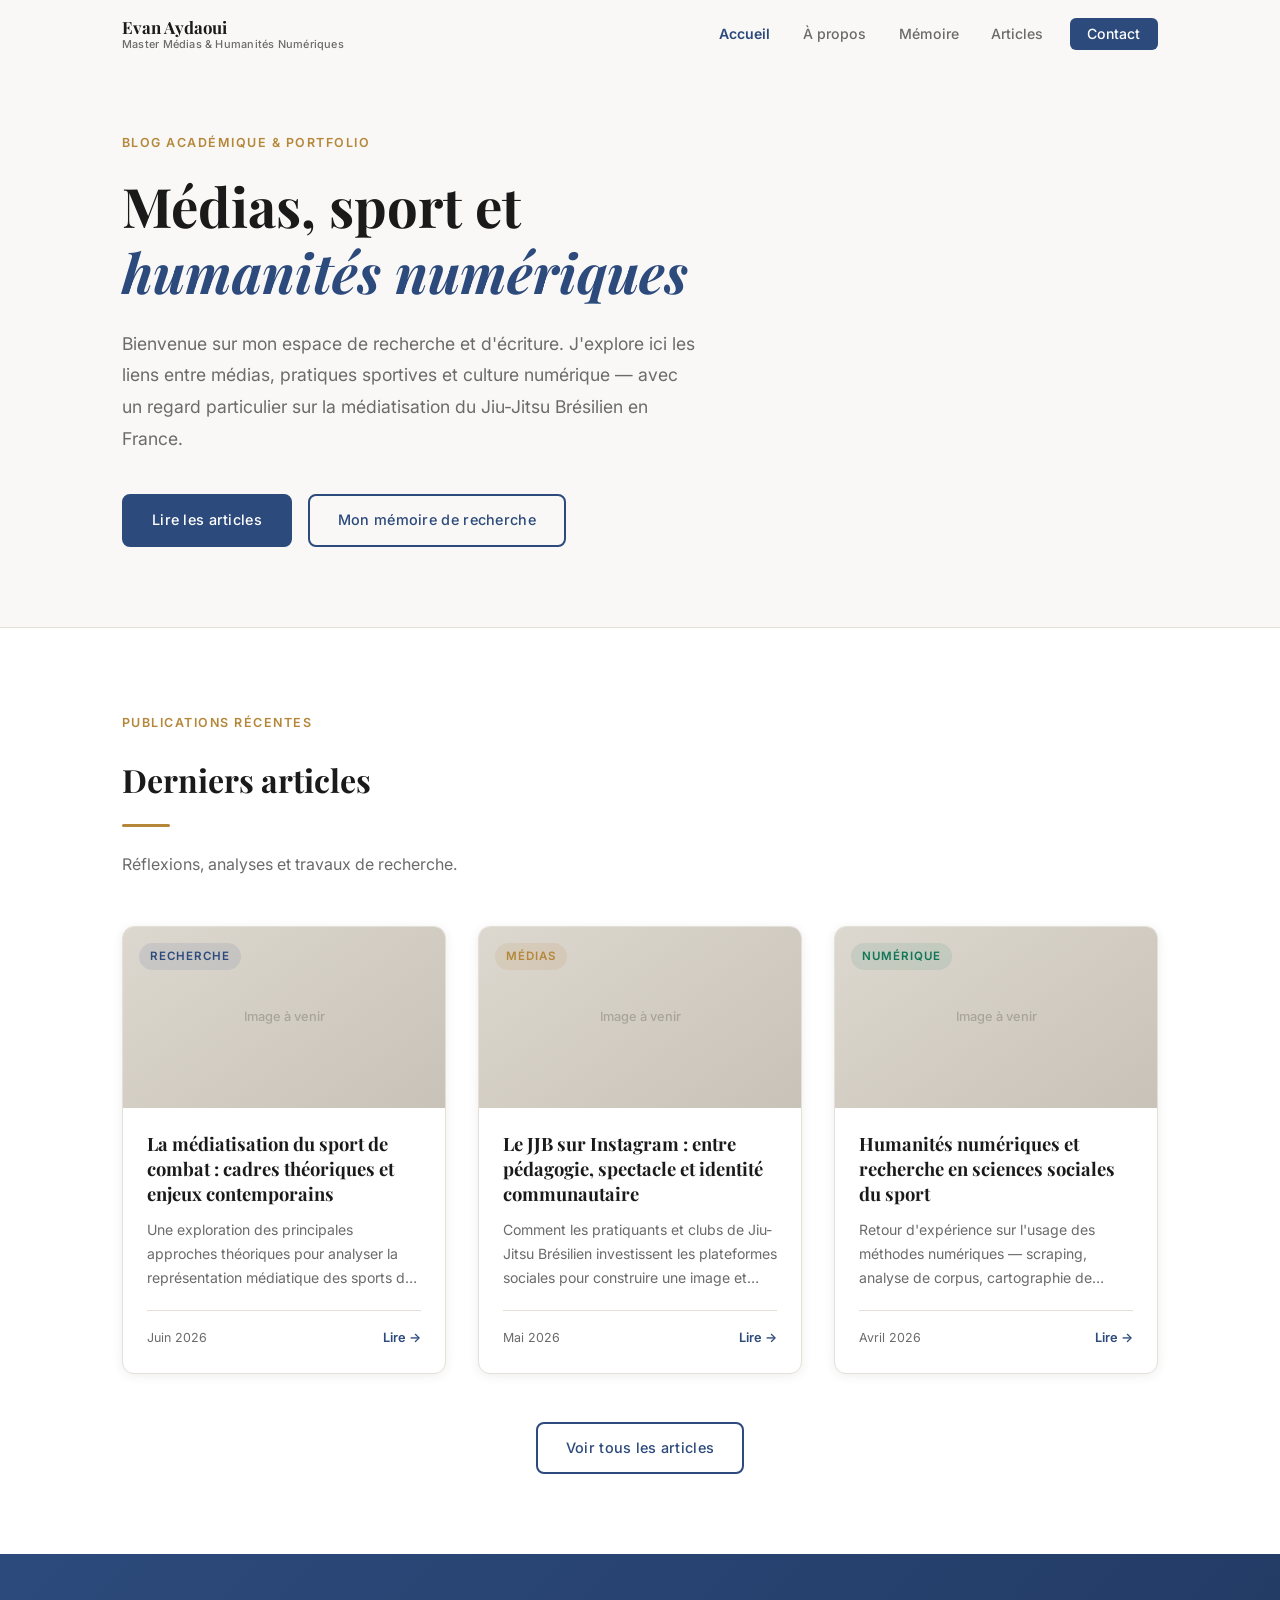
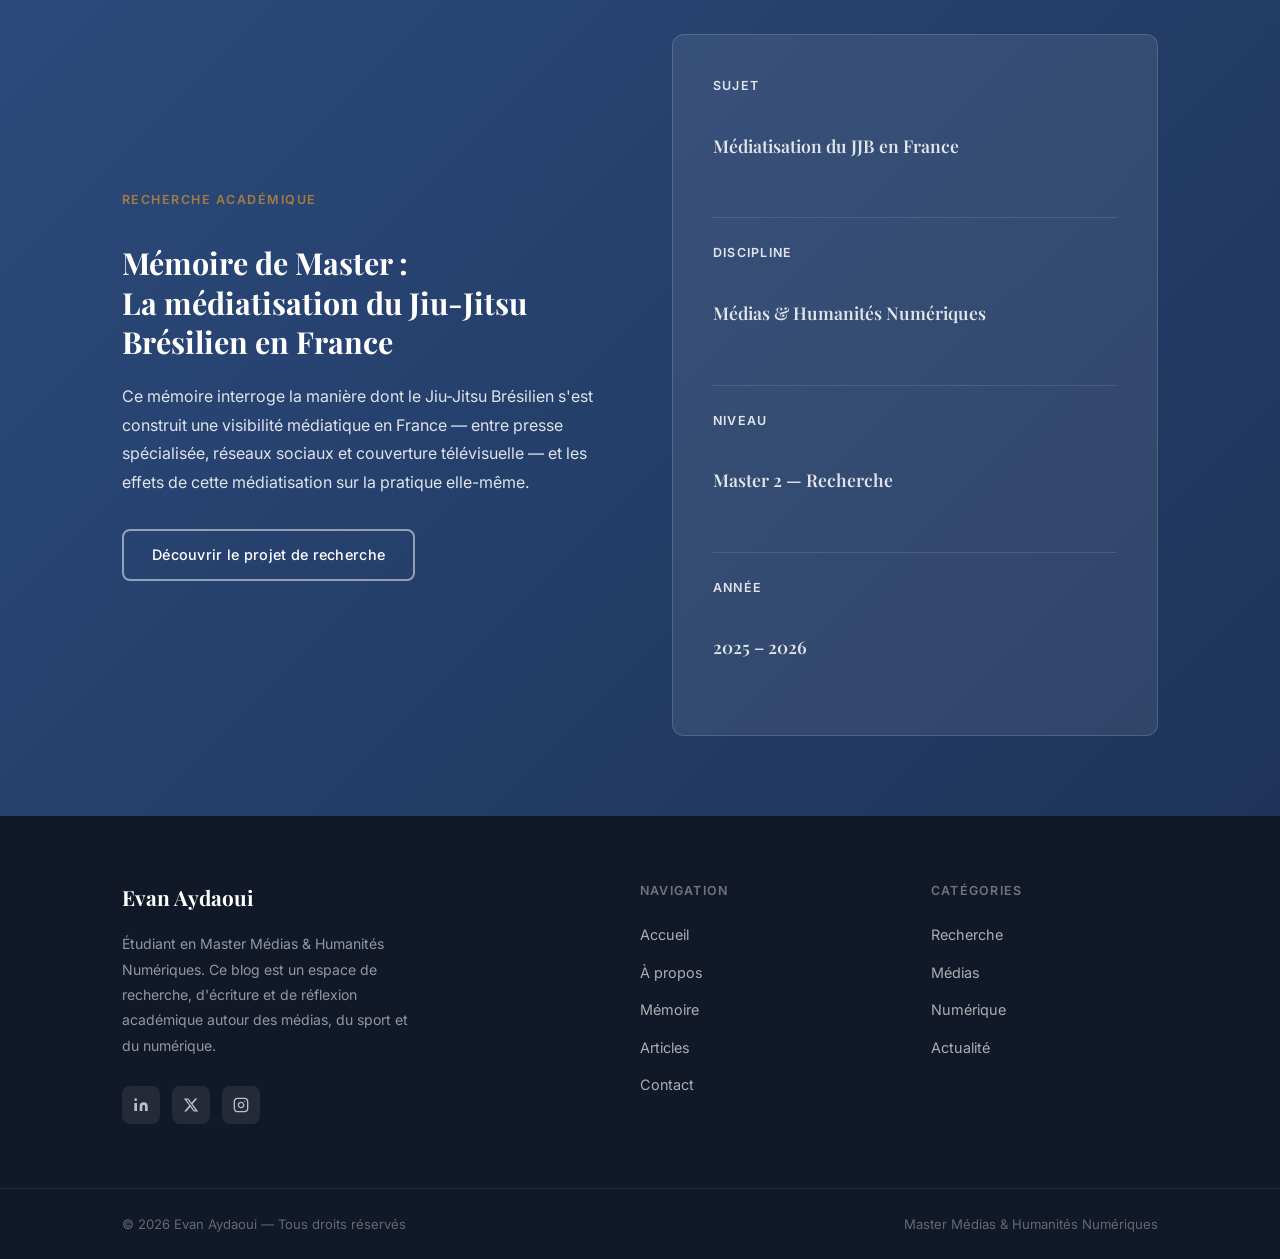
==== index.html @ b5e85d17 "Add files via upload" ====
<!DOCTYPE html>
<html lang="fr">
<head>
  <meta charset="UTF-8" />
  <meta name="viewport" content="width=device-width, initial-scale=1.0" />
  <meta name="description" content="Evan Aydaoui — Étudiant en Master Médias et Humanités Numériques. Blog académique, portfolio et recherche sur la médiatisation du Jiu-Jitsu Brésilien en France." />
  <title>Evan Aydaoui — Blog académique</title>
  <link rel="stylesheet" href="css/style.css" />
  <link rel="stylesheet" href="css/nav.css" />
  <link rel="stylesheet" href="css/cards.css" />
  <link rel="stylesheet" href="css/responsive.css" />
</head>
<body>

  <!-- ======= NAVIGATION ======= -->
  <nav class="navbar" role="navigation" aria-label="Navigation principale">
    <div class="nav-container">
      <a href="index.html" class="nav-logo">
        <span class="logo-name">Evan Aydaoui</span>
        <span class="logo-subtitle">Master Médias & Humanités Numériques</span>
      </a>
      <ul class="nav-links">
        <li><a href="index.html" class="active">Accueil</a></li>
        <li><a href="a-propos.html">À propos</a></li>
        <li><a href="memoire.html">Mémoire</a></li>
        <li><a href="articles.html">Articles</a></li>
        <li><a href="contact.html" class="nav-cta">Contact</a></li>
      </ul>
      <button class="nav-burger" aria-label="Ouvrir le menu" aria-expanded="false">
        <span></span><span></span><span></span>
      </button>
    </div>
  </nav>

  <main>

    <!-- ======= HERO ======= -->
    <section class="hero">
      <div class="container">
        <div class="hero-content">
          <span class="hero-label">Blog académique & portfolio</span>
          <h1>Médias, sport et<br /><em>humanités numériques</em></h1>
          <p class="hero-desc">
            Bienvenue sur mon espace de recherche et d'écriture. J'explore ici les liens entre médias,
            pratiques sportives et culture numérique — avec un regard particulier sur la médiatisation
            du Jiu-Jitsu Brésilien en France.
          </p>
          <div class="hero-actions">
            <a href="articles.html" class="btn btn-primary">Lire les articles</a>
            <a href="memoire.html" class="btn btn-outline">Mon mémoire de recherche</a>
          </div>
        </div>
      </div>
    </section>

    <!-- ======= DERNIERS ARTICLES ======= -->
    <section class="section section-bg-white">
      <div class="container">
        <div class="section-header">
          <p class="hero-label">Publications récentes</p>
          <h2 class="section-title">Derniers articles</h2>
          <div class="separator"></div>
          <p class="section-subtitle">Réflexions, analyses et travaux de recherche.</p>
        </div>

        <div class="articles-grid">

          <!-- Carte 1 -->
          <article class="article-card" data-category="recherche">
            <div class="card-image">
              <div class="card-image-placeholder">Image à venir</div>
              <span class="card-cat cat-recherche">Recherche</span>
            </div>
            <div class="card-body">
              <h3 class="card-title">
                <a href="article/exemple-article.html">La médiatisation du sport de combat : cadres théoriques et enjeux contemporains</a>
              </h3>
              <p class="card-excerpt">Une exploration des principales approches théoriques pour analyser la représentation médiatique des sports de combat, de Bourdieu aux cultural studies.</p>
              <div class="card-footer">
                <span class="card-date">Juin 2026</span>
                <a href="article/exemple-article.html" class="card-read-more">Lire →</a>
              </div>
            </div>
          </article>

          <!-- Carte 2 -->
          <article class="article-card" data-category="medias">
            <div class="card-image">
              <div class="card-image-placeholder">Image à venir</div>
              <span class="card-cat cat-medias">Médias</span>
            </div>
            <div class="card-body">
              <h3 class="card-title">
                <a href="article/exemple-article.html">Le JJB sur Instagram : entre pédagogie, spectacle et identité communautaire</a>
              </h3>
              <p class="card-excerpt">Comment les pratiquants et clubs de Jiu-Jitsu Brésilien investissent les plateformes sociales pour construire une image et fédérer une communauté.</p>
              <div class="card-footer">
                <span class="card-date">Mai 2026</span>
                <a href="article/exemple-article.html" class="card-read-more">Lire →</a>
              </div>
            </div>
          </article>

          <!-- Carte 3 -->
          <article class="article-card" data-category="numerique">
            <div class="card-image">
              <div class="card-image-placeholder">Image à venir</div>
              <span class="card-cat cat-numerique">Numérique</span>
            </div>
            <div class="card-body">
              <h3 class="card-title">
                <a href="article/exemple-article.html">Humanités numériques et recherche en sciences sociales du sport</a>
              </h3>
              <p class="card-excerpt">Retour d'expérience sur l'usage des méthodes numériques — scraping, analyse de corpus, cartographie de réseaux — appliquées à l'étude du sport.</p>
              <div class="card-footer">
                <span class="card-date">Avril 2026</span>
                <a href="article/exemple-article.html" class="card-read-more">Lire →</a>
              </div>
            </div>
          </article>

        </div>

        <div class="section-footer">
          <a href="articles.html" class="btn btn-outline">Voir tous les articles</a>
        </div>
      </div>
    </section>

    <!-- ======= TEASER MÉMOIRE ======= -->
    <section class="memoire-teaser">
      <div class="container">
        <div class="memoire-teaser-inner">
          <div class="memoire-teaser-text">
            <p class="memoire-teaser-label">Recherche académique</p>
            <h2>Mémoire de Master :<br />La médiatisation du Jiu-Jitsu Brésilien en France</h2>
            <p>Ce mémoire interroge la manière dont le Jiu-Jitsu Brésilien s'est construit une visibilité médiatique en France — entre presse spécialisée, réseaux sociaux et couverture télévisuelle — et les effets de cette médiatisation sur la pratique elle-même.</p>
            <a href="memoire.html" class="btn btn-outline">Découvrir le projet de recherche</a>
          </div>
          <div class="memoire-teaser-visual">
            <div class="teaser-stat">
              <p class="teaser-stat-label">Sujet</p>
              <p class="teaser-stat-value">Médiatisation du JJB en France</p>
            </div>
            <div class="teaser-stat">
              <p class="teaser-stat-label">Discipline</p>
              <p class="teaser-stat-value">Médias & Humanités Numériques</p>
            </div>
            <div class="teaser-stat">
              <p class="teaser-stat-label">Niveau</p>
              <p class="teaser-stat-value">Master 2 — Recherche</p>
            </div>
            <div class="teaser-stat">
              <p class="teaser-stat-label">Année</p>
              <p class="teaser-stat-value">2025 – 2026</p>
            </div>
          </div>
        </div>
      </div>
    </section>

  </main>

  <!-- ======= FOOTER ======= -->
  <footer class="footer">
    <div class="container">
      <div class="footer-grid">
        <div class="footer-brand">
          <span class="footer-brand-name">Evan Aydaoui</span>
          <p>Étudiant en Master Médias & Humanités Numériques. Ce blog est un espace de recherche, d'écriture et de réflexion académique autour des médias, du sport et du numérique.</p>
          <div class="footer-social">
            <a href="https://linkedin.com" target="_blank" rel="noopener noreferrer" aria-label="LinkedIn">
              <svg viewBox="0 0 24 24" fill="currentColor" xmlns="http://www.w3.org/2000/svg">
                <path d="M16 8a6 6 0 016 6v7h-4v-7a2 2 0 00-2-2 2 2 0 00-2 2v7h-4v-7a6 6 0 016-6zM2 9h4v12H2z"/><circle cx="4" cy="4" r="2"/>
              </svg>
            </a>
            <a href="https://x.com" target="_blank" rel="noopener noreferrer" aria-label="Twitter / X">
              <svg viewBox="0 0 24 24" fill="currentColor" xmlns="http://www.w3.org/2000/svg">
                <path d="M18.244 2.25h3.308l-7.227 8.26 8.502 11.24H16.17l-5.214-6.817L4.99 21.75H1.68l7.73-8.835L1.254 2.25H8.08l4.713 6.231zm-1.161 17.52h1.833L7.084 4.126H5.117z"/>
              </svg>
            </a>
            <a href="https://instagram.com" target="_blank" rel="noopener noreferrer" aria-label="Instagram">
              <svg viewBox="0 0 24 24" fill="none" stroke="currentColor" stroke-width="2" stroke-linecap="round" stroke-linejoin="round" xmlns="http://www.w3.org/2000/svg">
                <rect x="2" y="2" width="20" height="20" rx="5" ry="5"/><path d="M16 11.37A4 4 0 1112.63 8 4 4 0 0116 11.37z"/><line x1="17.5" y1="6.5" x2="17.51" y2="6.5"/>
              </svg>
            </a>
          </div>
        </div>
        <div class="footer-col">
          <h4>Navigation</h4>
          <ul>
            <li><a href="index.html">Accueil</a></li>
            <li><a href="a-propos.html">À propos</a></li>
            <li><a href="memoire.html">Mémoire</a></li>
            <li><a href="articles.html">Articles</a></li>
            <li><a href="contact.html">Contact</a></li>
          </ul>
        </div>
        <div class="footer-col">
          <h4>Catégories</h4>
          <ul>
            <li><a href="articles.html">Recherche</a></li>
            <li><a href="articles.html">Médias</a></li>
            <li><a href="articles.html">Numérique</a></li>
            <li><a href="articles.html">Actualité</a></li>
          </ul>
        </div>
      </div>
    </div>
    <div class="footer-bottom">
      <div class="container">
        <div class="footer-bottom-inner">
          <span>© 2026 Evan Aydaoui — Tous droits réservés</span>
          <span>Master Médias & Humanités Numériques</span>
        </div>
      </div>
    </div>
  </footer>

  <script src="js/main.js"></script>
</body>
</html>
---- css/style.css ----
/* =========================================
   VARIABLES & RESET
   ========================================= */
@import url('https://fonts.googleapis.com/css2?family=Playfair+Display:ital,wght@0,400;0,600;0,700;1,400&family=Inter:wght@300;400;500;600&display=swap');

:root {
  --bg-main: #F9F8F6;
  --text-main: #1A1A1A;
  --text-secondary: #6B6B6B;
  --accent-primary: #2C4A7C;
  --accent-secondary: #B5873A;
  --separator: #E4E0D8;
  --bg-card: #FFFFFF;
  --font-title: 'Playfair Display', serif;
  --font-body: 'Inter', sans-serif;
  --max-width: 1100px;
  --radius: 8px;
  --shadow: 0 2px 12px rgba(0, 0, 0, 0.07);
  --shadow-hover: 0 6px 24px rgba(0, 0, 0, 0.12);
  --transition: 0.25s ease;
}

*, *::before, *::after {
  box-sizing: border-box;
  margin: 0;
  padding: 0;
}

html {
  scroll-behavior: smooth;
}

body {
  font-family: var(--font-body);
  background-color: var(--bg-main);
  color: var(--text-main);
  font-size: 16px;
  line-height: 1.7;
  -webkit-font-smoothing: antialiased;
}

img {
  max-width: 100%;
  display: block;
}

a {
  color: inherit;
  text-decoration: none;
}

ul {
  list-style: none;
}

/* =========================================
   LAYOUT UTILITAIRES
   ========================================= */
.container {
  max-width: var(--max-width);
  margin: 0 auto;
  padding: 0 2rem;
}

.section {
  padding: 5rem 0;
}

.section-title {
  font-family: var(--font-title);
  font-size: 2rem;
  font-weight: 700;
  color: var(--text-main);
  margin-bottom: 0.5rem;
}

.section-subtitle {
  font-size: 1rem;
  color: var(--text-secondary);
  margin-bottom: 3rem;
}

.section-header {
  margin-bottom: 3rem;
}

.separator {
  width: 48px;
  height: 3px;
  background-color: var(--accent-secondary);
  margin: 1rem 0 1.5rem 0;
  border-radius: 2px;
}

/* =========================================
   BOUTONS
   ========================================= */
.btn {
  display: inline-block;
  padding: 0.75rem 1.75rem;
  border-radius: var(--radius);
  font-family: var(--font-body);
  font-size: 0.9rem;
  font-weight: 500;
  cursor: pointer;
  transition: background-color var(--transition), color var(--transition), border-color var(--transition), transform var(--transition);
  border: 2px solid transparent;
  letter-spacing: 0.02em;
}

.btn-primary {
  background-color: var(--accent-primary);
  color: #fff;
  border-color: var(--accent-primary);
}

.btn-primary:hover {
  background-color: #1e3459;
  border-color: #1e3459;
  transform: translateY(-1px);
}

.btn-outline {
  background-color: transparent;
  color: var(--accent-primary);
  border-color: var(--accent-primary);
}

.btn-outline:hover {
  background-color: var(--accent-primary);
  color: #fff;
  transform: translateY(-1px);
}

.btn-secondary {
  background-color: var(--accent-secondary);
  color: #fff;
  border-color: var(--accent-secondary);
}

.btn-secondary:hover {
  background-color: #9a712e;
  border-color: #9a712e;
  transform: translateY(-1px);
}

/* =========================================
   HERO — PAGE D'ACCUEIL
   ========================================= */
.hero {
  padding: 8rem 0 5rem;
  background-color: var(--bg-main);
  border-bottom: 1px solid var(--separator);
}

.hero-content {
  max-width: 720px;
}

.hero-label {
  display: inline-block;
  font-size: 0.78rem;
  font-weight: 600;
  letter-spacing: 0.12em;
  text-transform: uppercase;
  color: var(--accent-secondary);
  margin-bottom: 1.25rem;
}

.hero h1 {
  font-family: var(--font-title);
  font-size: clamp(2.2rem, 5vw, 3.4rem);
  font-weight: 700;
  line-height: 1.2;
  margin-bottom: 1.5rem;
  color: var(--text-main);
}

.hero h1 em {
  font-style: italic;
  color: var(--accent-primary);
}

.hero-desc {
  font-size: 1.1rem;
  color: var(--text-secondary);
  max-width: 580px;
  margin-bottom: 2.5rem;
  line-height: 1.8;
}

.hero-actions {
  display: flex;
  gap: 1rem;
  flex-wrap: wrap;
}

/* =========================================
   SECTION DERNIERS ARTICLES (accueil)
   ========================================= */
.section-bg-white {
  background-color: var(--bg-card);
}

.articles-grid {
  display: grid;
  grid-template-columns: repeat(auto-fill, minmax(320px, 1fr));
  gap: 2rem;
}

.section-footer {
  margin-top: 3rem;
  text-align: center;
}

/* =========================================
   SECTION MÉMOIRE TEASER (accueil)
   ========================================= */
.memoire-teaser {
  background: linear-gradient(135deg, var(--accent-primary) 0%, #1e3459 100%);
  color: #fff;
  padding: 5rem 0;
}

.memoire-teaser-inner {
  display: grid;
  grid-template-columns: 1fr 1fr;
  gap: 4rem;
  align-items: center;
}

.memoire-teaser-label {
  font-size: 0.78rem;
  font-weight: 600;
  letter-spacing: 0.12em;
  text-transform: uppercase;
  color: var(--accent-secondary);
  margin-bottom: 1rem;
}

.memoire-teaser h2 {
  font-family: var(--font-title);
  font-size: 1.9rem;
  font-weight: 700;
  line-height: 1.3;
  margin-bottom: 1.25rem;
}

.memoire-teaser p {
  opacity: 0.85;
  line-height: 1.8;
  margin-bottom: 2rem;
}

.memoire-teaser .btn-outline {
  color: #fff;
  border-color: rgba(255,255,255,0.5);
}

.memoire-teaser .btn-outline:hover {
  background-color: #fff;
  color: var(--accent-primary);
  border-color: #fff;
}

.memoire-teaser-visual {
  background: rgba(255,255,255,0.08);
  border: 1px solid rgba(255,255,255,0.15);
  border-radius: 12px;
  padding: 2.5rem;
}

.teaser-stat {
  margin-bottom: 1.5rem;
  padding-bottom: 1.5rem;
  border-bottom: 1px solid rgba(255,255,255,0.12);
}

.teaser-stat:last-child {
  margin-bottom: 0;
  padding-bottom: 0;
  border-bottom: none;
}

.teaser-stat-label {
  font-size: 0.78rem;
  font-weight: 600;
  letter-spacing: 0.1em;
  text-transform: uppercase;
  opacity: 0.6;
  margin-bottom: 0.3rem;
}

.teaser-stat-value {
  font-family: var(--font-title);
  font-size: 1.1rem;
  font-weight: 600;
}

/* =========================================
   PAGE À PROPOS
   ========================================= */
.page-hero {
  padding: 7rem 0 4rem;
  border-bottom: 1px solid var(--separator);
}

.page-hero-label {
  font-size: 0.78rem;
  font-weight: 600;
  letter-spacing: 0.12em;
  text-transform: uppercase;
  color: var(--accent-secondary);
  margin-bottom: 1rem;
}

.page-hero h1 {
  font-family: var(--font-title);
  font-size: clamp(2rem, 4vw, 3rem);
  font-weight: 700;
  margin-bottom: 1rem;
}

.page-hero-desc {
  font-size: 1.05rem;
  color: var(--text-secondary);
  max-width: 600px;
  line-height: 1.8;
}

.about-grid {
  display: grid;
  grid-template-columns: 1fr 2fr;
  gap: 5rem;
  align-items: start;
}

.about-photo-wrapper {
  position: sticky;
  top: 100px;
}

.about-photo-placeholder {
  width: 100%;
  aspect-ratio: 3/4;
  background: linear-gradient(145deg, var(--separator) 0%, #d5d0c8 100%);
  border-radius: 12px;
  display: flex;
  flex-direction: column;
  align-items: center;
  justify-content: center;
  color: var(--text-secondary);
  font-size: 0.85rem;
  gap: 1rem;
}

.about-photo-placeholder svg {
  opacity: 0.4;
}

.about-content h2 {
  font-family: var(--font-title);
  font-size: 1.6rem;
  font-weight: 700;
  margin-bottom: 1rem;
  margin-top: 2.5rem;
}

.about-content h2:first-child {
  margin-top: 0;
}

.about-content p {
  color: var(--text-secondary);
  margin-bottom: 1rem;
  line-height: 1.8;
}

.about-content p strong {
  color: var(--text-main);
}

.timeline {
  margin-top: 1.5rem;
  border-left: 2px solid var(--separator);
  padding-left: 1.5rem;
}

.timeline-item {
  position: relative;
  margin-bottom: 1.75rem;
}

.timeline-item::before {
  content: '';
  position: absolute;
  left: -1.9rem;
  top: 0.4rem;
  width: 10px;
  height: 10px;
  background-color: var(--accent-secondary);
  border-radius: 50%;
  border: 2px solid var(--bg-main);
}

.timeline-date {
  font-size: 0.78rem;
  font-weight: 600;
  letter-spacing: 0.08em;
  text-transform: uppercase;
  color: var(--accent-secondary);
  margin-bottom: 0.25rem;
}

.timeline-title {
  font-weight: 600;
  color: var(--text-main);
  margin-bottom: 0.2rem;
}

.timeline-desc {
  font-size: 0.9rem;
  color: var(--text-secondary);
}

.interests-grid {
  display: grid;
  grid-template-columns: 1fr 1fr;
  gap: 1rem;
  margin-top: 1.5rem;
}

.interest-tag {
  display: flex;
  align-items: center;
  gap: 0.6rem;
  padding: 0.75rem 1rem;
  background-color: var(--bg-card);
  border: 1px solid var(--separator);
  border-radius: var(--radius);
  font-size: 0.9rem;
  color: var(--text-main);
}

.interest-tag-dot {
  width: 8px;
  height: 8px;
  border-radius: 50%;
  background-color: var(--accent-secondary);
  flex-shrink: 0;
}

/* =========================================
   PAGE MÉMOIRE
   ========================================= */
.memoire-hero {
  padding: 7rem 0 4rem;
  background: linear-gradient(135deg, var(--accent-primary) 0%, #1e3459 100%);
  color: #fff;
}

.memoire-hero-label {
  font-size: 0.78rem;
  font-weight: 600;
  letter-spacing: 0.12em;
  text-transform: uppercase;
  color: var(--accent-secondary);
  margin-bottom: 1rem;
}

.memoire-hero h1 {
  font-family: var(--font-title);
  font-size: clamp(1.8rem, 4vw, 2.8rem);
  font-weight: 700;
  line-height: 1.25;
  max-width: 780px;
  margin-bottom: 1.5rem;
}

.memoire-hero-meta {
  display: flex;
  gap: 2rem;
  flex-wrap: wrap;
  opacity: 0.8;
  font-size: 0.9rem;
}

.memoire-meta-item {
  display: flex;
  align-items: center;
  gap: 0.4rem;
}

.memoire-layout {
  display: grid;
  grid-template-columns: 2fr 1fr;
  gap: 5rem;
  align-items: start;
}

.memoire-main h2 {
  font-family: var(--font-title);
  font-size: 1.5rem;
  font-weight: 700;
  margin-bottom: 1rem;
  margin-top: 3rem;
  color: var(--text-main);
}

.memoire-main h2:first-child {
  margin-top: 0;
}

.memoire-main p {
  color: var(--text-secondary);
  line-height: 1.9;
  margin-bottom: 1rem;
}

.memoire-sidebar {
  position: sticky;
  top: 100px;
}

.sidebar-card {
  background-color: var(--bg-card);
  border: 1px solid var(--separator);
  border-radius: 12px;
  padding: 1.75rem;
  margin-bottom: 1.5rem;
  box-shadow: var(--shadow);
}

.sidebar-card h4 {
  font-family: var(--font-title);
  font-size: 1rem;
  font-weight: 600;
  margin-bottom: 1.25rem;
  padding-bottom: 0.75rem;
  border-bottom: 1px solid var(--separator);
}

.sidebar-info-list {
  display: flex;
  flex-direction: column;
  gap: 0.75rem;
}

.sidebar-info-item {
  display: flex;
  flex-direction: column;
  gap: 0.15rem;
}

.sidebar-info-label {
  font-size: 0.72rem;
  font-weight: 600;
  letter-spacing: 0.1em;
  text-transform: uppercase;
  color: var(--text-secondary);
}

.sidebar-info-value {
  font-size: 0.9rem;
  color: var(--text-main);
}

.progress-item {
  margin-bottom: 1rem;
}

.progress-item:last-child {
  margin-bottom: 0;
}

.progress-label {
  display: flex;
  justify-content: space-between;
  font-size: 0.85rem;
  margin-bottom: 0.4rem;
}

.progress-label span:last-child {
  color: var(--text-secondary);
  font-size: 0.78rem;
}

.progress-bar {
  height: 5px;
  background-color: var(--separator);
  border-radius: 3px;
  overflow: hidden;
}

.progress-fill {
  height: 100%;
  background-color: var(--accent-primary);
  border-radius: 3px;
  transition: width 1s ease;
}

.keyword-list {
  display: flex;
  flex-wrap: wrap;
  gap: 0.5rem;
}

.keyword {
  display: inline-block;
  padding: 0.3rem 0.75rem;
  background-color: var(--bg-main);
  border: 1px solid var(--separator);
  border-radius: 20px;
  font-size: 0.8rem;
  color: var(--text-secondary);
}

.chapters-list {
  display: flex;
  flex-direction: column;
  gap: 0.75rem;
}

.chapter-item {
  display: flex;
  align-items: flex-start;
  gap: 1rem;
  padding: 1rem;
  background-color: var(--bg-card);
  border: 1px solid var(--separator);
  border-radius: var(--radius);
}

.chapter-num {
  font-family: var(--font-title);
  font-size: 1.4rem;
  font-weight: 700;
  color: var(--accent-secondary);
  line-height: 1;
  flex-shrink: 0;
}

.chapter-info h4 {
  font-size: 0.9rem;
  font-weight: 600;
  margin-bottom: 0.25rem;
}

.chapter-info p {
  font-size: 0.82rem;
  color: var(--text-secondary);
  line-height: 1.5;
}

/* =========================================
   PAGE CONTACT
   ========================================= */
.contact-layout {
  display: grid;
  grid-template-columns: 1fr 1.5fr;
  gap: 5rem;
  align-items: start;
}

.contact-info h3 {
  font-family: var(--font-title);
  font-size: 1.3rem;
  font-weight: 600;
  margin-bottom: 1rem;
}

.contact-info p {
  color: var(--text-secondary);
  line-height: 1.8;
  margin-bottom: 2rem;
}

.contact-links {
  display: flex;
  flex-direction: column;
  gap: 1rem;
}

.contact-link-item {
  display: flex;
  align-items: center;
  gap: 1rem;
  padding: 1rem;
  background-color: var(--bg-card);
  border: 1px solid var(--separator);
  border-radius: var(--radius);
  transition: border-color var(--transition), box-shadow var(--transition);
}

.contact-link-item:hover {
  border-color: var(--accent-primary);
  box-shadow: var(--shadow);
}

.contact-link-icon {
  width: 40px;
  height: 40px;
  background-color: var(--bg-main);
  border-radius: 8px;
  display: flex;
  align-items: center;
  justify-content: center;
  flex-shrink: 0;
}

.contact-link-icon svg {
  width: 18px;
  height: 18px;
  color: var(--accent-primary);
}

.contact-link-text strong {
  display: block;
  font-size: 0.85rem;
  font-weight: 600;
  color: var(--text-main);
}

.contact-link-text span {
  font-size: 0.82rem;
  color: var(--text-secondary);
}

/* FORMULAIRE */
.contact-form {
  background-color: var(--bg-card);
  border: 1px solid var(--separator);
  border-radius: 12px;
  padding: 2.5rem;
  box-shadow: var(--shadow);
}

.form-group {
  margin-bottom: 1.5rem;
}

.form-group label {
  display: block;
  font-size: 0.85rem;
  font-weight: 600;
  margin-bottom: 0.5rem;
  color: var(--text-main);
}

.form-group input,
.form-group select,
.form-group textarea {
  width: 100%;
  padding: 0.75rem 1rem;
  border: 1px solid var(--separator);
  border-radius: var(--radius);
  font-family: var(--font-body);
  font-size: 0.95rem;
  color: var(--text-main);
  background-color: var(--bg-main);
  transition: border-color var(--transition), box-shadow var(--transition);
  outline: none;
}

.form-group input:focus,
.form-group select:focus,
.form-group textarea:focus {
  border-color: var(--accent-primary);
  box-shadow: 0 0 0 3px rgba(44, 74, 124, 0.1);
}

.form-group textarea {
  resize: vertical;
  min-height: 140px;
}

.form-row {
  display: grid;
  grid-template-columns: 1fr 1fr;
  gap: 1rem;
}

/* =========================================
   FOOTER
   ========================================= */
.footer {
  background-color: #111827;
  color: #fff;
  padding: 4rem 0 0;
}

.footer-grid {
  display: grid;
  grid-template-columns: 2fr 1fr 1fr;
  gap: 4rem;
  margin-bottom: 4rem;
}

.footer-brand-name {
  font-family: var(--font-title);
  font-size: 1.3rem;
  font-weight: 700;
  margin-bottom: 1rem;
  display: block;
}

.footer-brand p {
  font-size: 0.88rem;
  color: rgba(255,255,255,0.55);
  line-height: 1.8;
  max-width: 300px;
  margin-bottom: 1.75rem;
}

.footer-social {
  display: flex;
  gap: 0.75rem;
}

.footer-social a {
  width: 38px;
  height: 38px;
  background-color: rgba(255,255,255,0.08);
  border-radius: 8px;
  display: flex;
  align-items: center;
  justify-content: center;
  transition: background-color var(--transition);
  color: rgba(255,255,255,0.7);
}

.footer-social a:hover {
  background-color: var(--accent-primary);
  color: #fff;
}

.footer-social svg {
  width: 16px;
  height: 16px;
}

.footer-col h4 {
  font-size: 0.78rem;
  font-weight: 600;
  letter-spacing: 0.1em;
  text-transform: uppercase;
  color: rgba(255,255,255,0.4);
  margin-bottom: 1.25rem;
}

.footer-col ul {
  display: flex;
  flex-direction: column;
  gap: 0.65rem;
}

.footer-col ul a {
  font-size: 0.9rem;
  color: rgba(255,255,255,0.65);
  transition: color var(--transition);
}

.footer-col ul a:hover {
  color: #fff;
}

.footer-bottom {
  border-top: 1px solid rgba(255,255,255,0.08);
  padding: 1.5rem 0;
}

.footer-bottom-inner {
  display: flex;
  justify-content: space-between;
  align-items: center;
  font-size: 0.82rem;
  color: rgba(255,255,255,0.35);
}

/* =========================================
   PAGE ARTICLE INDIVIDUEL
   ========================================= */
.article-hero {
  padding: 7rem 0 3rem;
  border-bottom: 1px solid var(--separator);
}

.article-hero-inner {
  max-width: 780px;
}

.article-category-badge {
  display: inline-block;
  padding: 0.3rem 0.8rem;
  border-radius: 20px;
  font-size: 0.75rem;
  font-weight: 600;
  letter-spacing: 0.08em;
  text-transform: uppercase;
  margin-bottom: 1.25rem;
}

.badge-recherche { background-color: rgba(44,74,124,0.1); color: var(--accent-primary); }
.badge-medias    { background-color: rgba(181,135,58,0.12); color: var(--accent-secondary); }
.badge-numerique { background-color: rgba(16,118,87,0.1); color: #107657; }
.badge-actualite { background-color: rgba(100,50,150,0.1); color: #643296; }

.article-hero h1 {
  font-family: var(--font-title);
  font-size: clamp(1.8rem, 4vw, 2.8rem);
  font-weight: 700;
  line-height: 1.25;
  margin-bottom: 1.25rem;
}

.article-meta {
  display: flex;
  align-items: center;
  gap: 1.5rem;
  color: var(--text-secondary);
  font-size: 0.88rem;
  flex-wrap: wrap;
}

.article-meta-sep {
  width: 4px;
  height: 4px;
  border-radius: 50%;
  background-color: var(--separator);
}

.article-layout {
  display: grid;
  grid-template-columns: 1fr 280px;
  gap: 5rem;
  align-items: start;
}

.article-content {
  padding: 4rem 0;
  max-width: 720px;
}

.article-content p {
  color: var(--text-secondary);
  line-height: 1.9;
  margin-bottom: 1.5rem;
  font-size: 1.03rem;
}

.article-content h2 {
  font-family: var(--font-title);
  font-size: 1.5rem;
  font-weight: 700;
  margin-top: 2.5rem;
  margin-bottom: 1rem;
  color: var(--text-main);
}

.article-content h3 {
  font-family: var(--font-title);
  font-size: 1.2rem;
  font-weight: 600;
  margin-top: 2rem;
  margin-bottom: 0.75rem;
  color: var(--text-main);
}

.article-content blockquote {
  border-left: 3px solid var(--accent-secondary);
  padding: 1rem 1.5rem;
  margin: 2rem 0;
  background-color: var(--bg-card);
  border-radius: 0 var(--radius) var(--radius) 0;
  font-family: var(--font-title);
  font-style: italic;
  color: var(--text-main);
}

.article-content ul, .article-content ol {
  padding-left: 1.5rem;
  color: var(--text-secondary);
  line-height: 1.9;
  margin-bottom: 1.5rem;
}

.article-content li {
  margin-bottom: 0.5rem;
}

.article-content ul li {
  list-style: disc;
}

.article-content ol li {
  list-style: decimal;
}

.article-sidebar {
  padding-top: 4rem;
  position: sticky;
  top: 100px;
}

.article-tags {
  display: flex;
  flex-wrap: wrap;
  gap: 0.5rem;
  margin-top: 2.5rem;
  padding-top: 2rem;
  border-top: 1px solid var(--separator);
}

.article-tag {
  padding: 0.3rem 0.8rem;
  background-color: var(--bg-main);
  border: 1px solid var(--separator);
  border-radius: 20px;
  font-size: 0.78rem;
  color: var(--text-secondary);
}

/* =========================================
   PLACEHOLDER GÉNÉRIQUE
   ========================================= */
.placeholder-box {
  background: linear-gradient(145deg, var(--separator) 0%, #d5d0c8 100%);
  border-radius: 12px;
  display: flex;
  align-items: center;
  justify-content: center;
  color: var(--text-secondary);
  font-size: 0.85rem;
}
---- css/nav.css ----
/* =========================================
   NAVIGATION FIXE
   ========================================= */
.navbar {
  position: fixed;
  top: 0;
  left: 0;
  right: 0;
  z-index: 1000;
  background-color: rgba(249, 248, 246, 0.92);
  backdrop-filter: blur(10px);
  -webkit-backdrop-filter: blur(10px);
  border-bottom: 1px solid transparent;
  transition: border-color 0.3s ease, box-shadow 0.3s ease;
}

.navbar.scrolled {
  border-bottom-color: var(--separator);
  box-shadow: 0 2px 16px rgba(0, 0, 0, 0.06);
}

.nav-container {
  max-width: var(--max-width);
  margin: 0 auto;
  padding: 0 2rem;
  height: 68px;
  display: flex;
  align-items: center;
  justify-content: space-between;
}

/* LOGO */
.nav-logo {
  display: flex;
  flex-direction: column;
  gap: 0.05rem;
  text-decoration: none;
  flex-shrink: 0;
}

.logo-name {
  font-family: var(--font-title);
  font-size: 1.05rem;
  font-weight: 700;
  color: var(--text-main);
  line-height: 1.2;
}

.logo-subtitle {
  font-size: 0.68rem;
  font-weight: 500;
  color: var(--text-secondary);
  letter-spacing: 0.02em;
  line-height: 1.2;
}

/* LIENS */
.nav-links {
  display: flex;
  align-items: center;
  gap: 0.25rem;
}

.nav-links li a {
  padding: 0.45rem 0.9rem;
  border-radius: 6px;
  font-size: 0.88rem;
  font-weight: 500;
  color: var(--text-secondary);
  transition: color 0.2s ease, background-color 0.2s ease;
}

.nav-links li a:hover {
  color: var(--text-main);
  background-color: rgba(0, 0, 0, 0.04);
}

.nav-links li a.active {
  color: var(--accent-primary);
  font-weight: 600;
}

/* CTA dans la nav */
.nav-links li a.nav-cta {
  background-color: var(--accent-primary);
  color: #fff;
  padding: 0.45rem 1.1rem;
  margin-left: 0.5rem;
}

.nav-links li a.nav-cta:hover {
  background-color: #1e3459;
  color: #fff;
}

/* BURGER */
.nav-burger {
  display: none;
  flex-direction: column;
  gap: 5px;
  cursor: pointer;
  background: none;
  border: none;
  padding: 0.5rem;
  border-radius: 6px;
  transition: background-color 0.2s ease;
}

.nav-burger:hover {
  background-color: rgba(0, 0, 0, 0.04);
}

.nav-burger span {
  display: block;
  width: 22px;
  height: 2px;
  background-color: var(--text-main);
  border-radius: 2px;
  transition: transform 0.3s ease, opacity 0.3s ease;
}

.nav-burger.active span:nth-child(1) {
  transform: translateY(7px) rotate(45deg);
}

.nav-burger.active span:nth-child(2) {
  opacity: 0;
}

.nav-burger.active span:nth-child(3) {
  transform: translateY(-7px) rotate(-45deg);
}
---- css/cards.css ----
/* =========================================
   CARTES ARTICLES
   ========================================= */
.article-card {
  background-color: var(--bg-card);
  border: 1px solid var(--separator);
  border-radius: 12px;
  overflow: hidden;
  display: flex;
  flex-direction: column;
  box-shadow: var(--shadow);
  transition: transform var(--transition), box-shadow var(--transition);
}

.article-card:hover {
  transform: translateY(-4px);
  box-shadow: var(--shadow-hover);
}

/* Image de couverture */
.card-image {
  width: 100%;
  aspect-ratio: 16/9;
  background: linear-gradient(145deg, #ddd8cf 0%, #c8c2b8 100%);
  position: relative;
  overflow: hidden;
}

.card-image img {
  width: 100%;
  height: 100%;
  object-fit: cover;
}

.card-image-placeholder {
  width: 100%;
  height: 100%;
  display: flex;
  align-items: center;
  justify-content: center;
  color: rgba(0,0,0,0.2);
  font-size: 0.8rem;
  font-weight: 500;
}

/* Badge catégorie sur l'image */
.card-image .card-cat {
  position: absolute;
  top: 1rem;
  left: 1rem;
}

/* Corps de la carte */
.card-body {
  padding: 1.5rem;
  display: flex;
  flex-direction: column;
  flex: 1;
}

.card-cat {
  display: inline-block;
  padding: 0.25rem 0.7rem;
  border-radius: 20px;
  font-size: 0.72rem;
  font-weight: 600;
  letter-spacing: 0.08em;
  text-transform: uppercase;
  margin-bottom: 0.85rem;
}

.cat-recherche { background-color: rgba(44,74,124,0.1); color: var(--accent-primary); }
.cat-medias    { background-color: rgba(181,135,58,0.12); color: var(--accent-secondary); }
.cat-numerique { background-color: rgba(16,118,87,0.1); color: #107657; }
.cat-actualite { background-color: rgba(100,50,150,0.1); color: #643296; }

.card-title {
  font-family: var(--font-title);
  font-size: 1.15rem;
  font-weight: 700;
  line-height: 1.35;
  color: var(--text-main);
  margin-bottom: 0.75rem;
  transition: color var(--transition);
}

.article-card:hover .card-title {
  color: var(--accent-primary);
}

.card-excerpt {
  font-size: 0.88rem;
  color: var(--text-secondary);
  line-height: 1.7;
  margin-bottom: 1.25rem;
  display: -webkit-box;
  -webkit-line-clamp: 3;
  -webkit-box-orient: vertical;
  overflow: hidden;
  flex: 1;
}

.card-footer {
  display: flex;
  align-items: center;
  justify-content: space-between;
  padding-top: 1rem;
  border-top: 1px solid var(--separator);
  margin-top: auto;
}

.card-date {
  font-size: 0.78rem;
  color: var(--text-secondary);
}

.card-read-more {
  font-size: 0.8rem;
  font-weight: 600;
  color: var(--accent-primary);
  display: flex;
  align-items: center;
  gap: 0.3rem;
  transition: gap var(--transition);
}

.article-card:hover .card-read-more {
  gap: 0.6rem;
}

/* =========================================
   CARTE FEATURED (grande)
   ========================================= */
.card-featured {
  display: grid;
  grid-template-columns: 1fr 1fr;
  border-radius: 12px;
  overflow: hidden;
  background-color: var(--bg-card);
  border: 1px solid var(--separator);
  box-shadow: var(--shadow);
  transition: box-shadow var(--transition);
  margin-bottom: 2rem;
}

.card-featured:hover {
  box-shadow: var(--shadow-hover);
}

.card-featured .card-image {
  aspect-ratio: auto;
  min-height: 280px;
}

.card-featured .card-body {
  padding: 2.5rem;
  display: flex;
  flex-direction: column;
  justify-content: center;
}

.card-featured .card-title {
  font-size: 1.5rem;
}

.card-featured .card-excerpt {
  -webkit-line-clamp: 4;
}

/* =========================================
   FILTRES CATÉGORIES (page articles)
   ========================================= */
.filters {
  display: flex;
  gap: 0.6rem;
  flex-wrap: wrap;
  margin-bottom: 3rem;
}

.filter-btn {
  padding: 0.5rem 1.1rem;
  border-radius: 20px;
  font-family: var(--font-body);
  font-size: 0.82rem;
  font-weight: 500;
  cursor: pointer;
  border: 1px solid var(--separator);
  background-color: var(--bg-card);
  color: var(--text-secondary);
  transition: background-color var(--transition), color var(--transition), border-color var(--transition);
}

.filter-btn:hover {
  background-color: var(--bg-main);
  border-color: var(--text-secondary);
  color: var(--text-main);
}

.filter-btn.active {
  background-color: var(--accent-primary);
  border-color: var(--accent-primary);
  color: #fff;
}

/* =========================================
   LISTE ARTICLES (variante compacte)
   ========================================= */
.articles-list {
  display: flex;
  flex-direction: column;
  gap: 1.5rem;
}

.article-list-item {
  display: grid;
  grid-template-columns: 120px 1fr;
  gap: 1.5rem;
  background-color: var(--bg-card);
  border: 1px solid var(--separator);
  border-radius: var(--radius);
  overflow: hidden;
  transition: box-shadow var(--transition), transform var(--transition);
}

.article-list-item:hover {
  box-shadow: var(--shadow);
  transform: translateX(4px);
}

.article-list-item .card-image {
  aspect-ratio: 1/1;
}

.article-list-item .card-body {
  padding: 1.25rem 1.25rem 1.25rem 0;
}

.article-list-item .card-title {
  font-size: 1rem;
}
---- css/responsive.css ----
/* =========================================
   RESPONSIVE — TABLETTE (< 1024px)
   ========================================= */
@media (max-width: 1024px) {
  .memoire-teaser-inner {
    grid-template-columns: 1fr;
    gap: 2.5rem;
  }

  .memoire-layout {
    grid-template-columns: 1fr;
    gap: 3rem;
  }

  .memoire-sidebar {
    position: static;
  }

  .about-grid {
    grid-template-columns: 1fr;
    gap: 3rem;
  }

  .about-photo-wrapper {
    position: static;
    max-width: 280px;
  }

  .article-layout {
    grid-template-columns: 1fr;
    gap: 3rem;
  }

  .article-sidebar {
    position: static;
    padding-top: 0;
  }

  .card-featured {
    grid-template-columns: 1fr;
  }

  .card-featured .card-image {
    min-height: 200px;
  }

  .contact-layout {
    grid-template-columns: 1fr;
    gap: 3rem;
  }

  .footer-grid {
    grid-template-columns: 1fr 1fr;
    gap: 2.5rem;
  }

  .footer-brand {
    grid-column: 1 / -1;
  }
}

/* =========================================
   RESPONSIVE — MOBILE (< 768px)
   ========================================= */
@media (max-width: 768px) {
  /* NAV BURGER */
  .nav-burger {
    display: flex;
  }

  .nav-links {
    position: fixed;
    top: 68px;
    left: 0;
    right: 0;
    bottom: 0;
    background-color: var(--bg-main);
    flex-direction: column;
    align-items: flex-start;
    padding: 2rem;
    gap: 0.5rem;
    transform: translateX(100%);
    transition: transform 0.35s cubic-bezier(0.4, 0, 0.2, 1);
    border-top: 1px solid var(--separator);
    z-index: 999;
    overflow-y: auto;
  }

  .nav-links.nav-open {
    transform: translateX(0);
  }

  .nav-links li {
    width: 100%;
  }

  .nav-links li a {
    display: block;
    padding: 0.9rem 1rem;
    font-size: 1.05rem;
    border-radius: 8px;
  }

  .nav-links li a.nav-cta {
    margin-left: 0;
    margin-top: 0.5rem;
  }

  /* HERO */
  .hero {
    padding: 6rem 0 3.5rem;
  }

  .hero-actions {
    flex-direction: column;
    align-items: flex-start;
  }

  /* SECTIONS */
  .section {
    padding: 3.5rem 0;
  }

  .container {
    padding: 0 1.25rem;
  }

  /* GRILLES → 1 colonne */
  .articles-grid {
    grid-template-columns: 1fr;
  }

  .interests-grid {
    grid-template-columns: 1fr;
  }

  /* FORMULAIRE */
  .form-row {
    grid-template-columns: 1fr;
  }

  .contact-form {
    padding: 1.75rem;
  }

  /* FOOTER */
  .footer-grid {
    grid-template-columns: 1fr;
    gap: 2rem;
  }

  .footer-brand {
    grid-column: auto;
  }

  .footer-bottom-inner {
    flex-direction: column;
    gap: 0.5rem;
    text-align: center;
  }

  /* MÉMOIRE */
  .memoire-hero-meta {
    flex-direction: column;
    gap: 0.75rem;
  }

  /* ARTICLE */
  .article-hero {
    padding: 5.5rem 0 2.5rem;
  }

  .article-meta {
    flex-direction: column;
    align-items: flex-start;
    gap: 0.5rem;
  }

  .article-meta-sep {
    display: none;
  }

  /* LISTE ARTICLES COMPACTE */
  .article-list-item {
    grid-template-columns: 90px 1fr;
    gap: 1rem;
  }
}

/* =========================================
   RESPONSIVE — TRÈS PETIT (< 480px)
   ========================================= */
@media (max-width: 480px) {
  .logo-subtitle {
    display: none;
  }

  .filters {
    gap: 0.4rem;
  }

  .hero h1 {
    font-size: 1.9rem;
  }

  .page-hero h1 {
    font-size: 1.8rem;
  }

  .section-title {
    font-size: 1.6rem;
  }
}
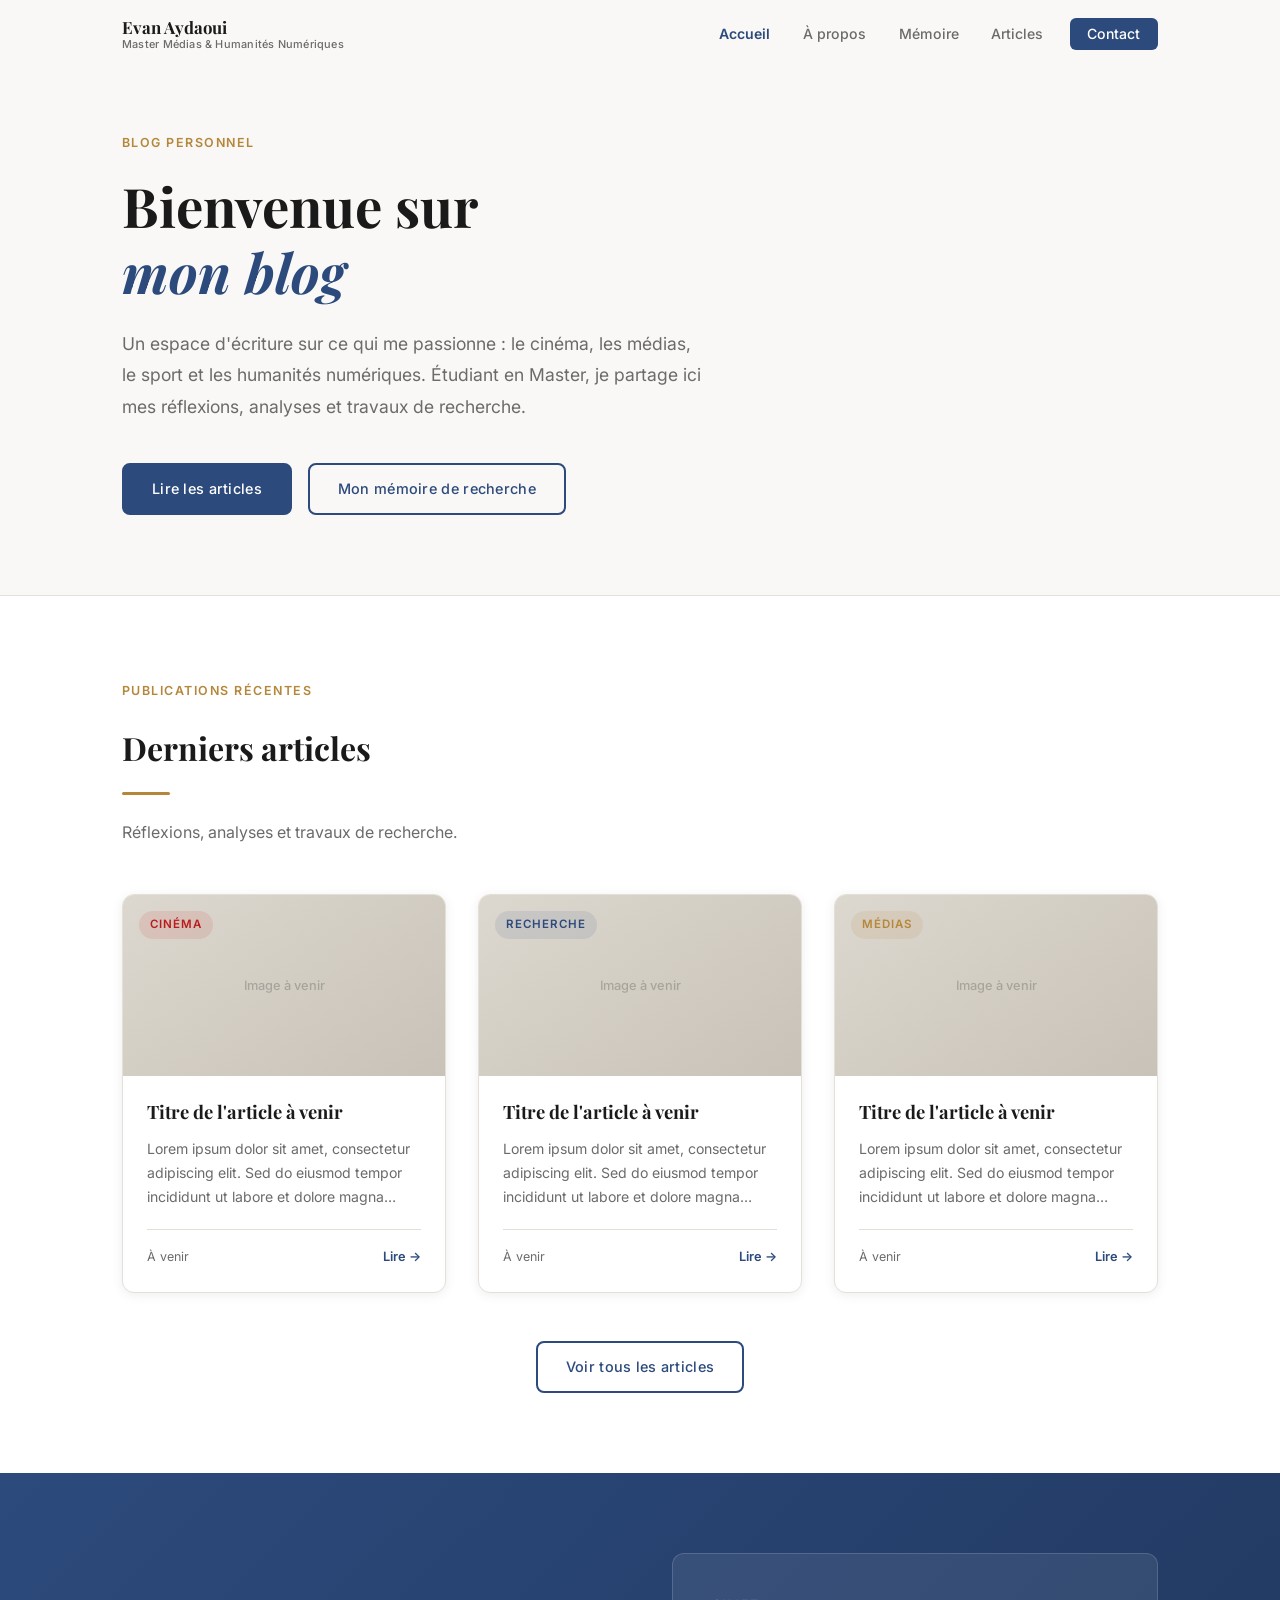
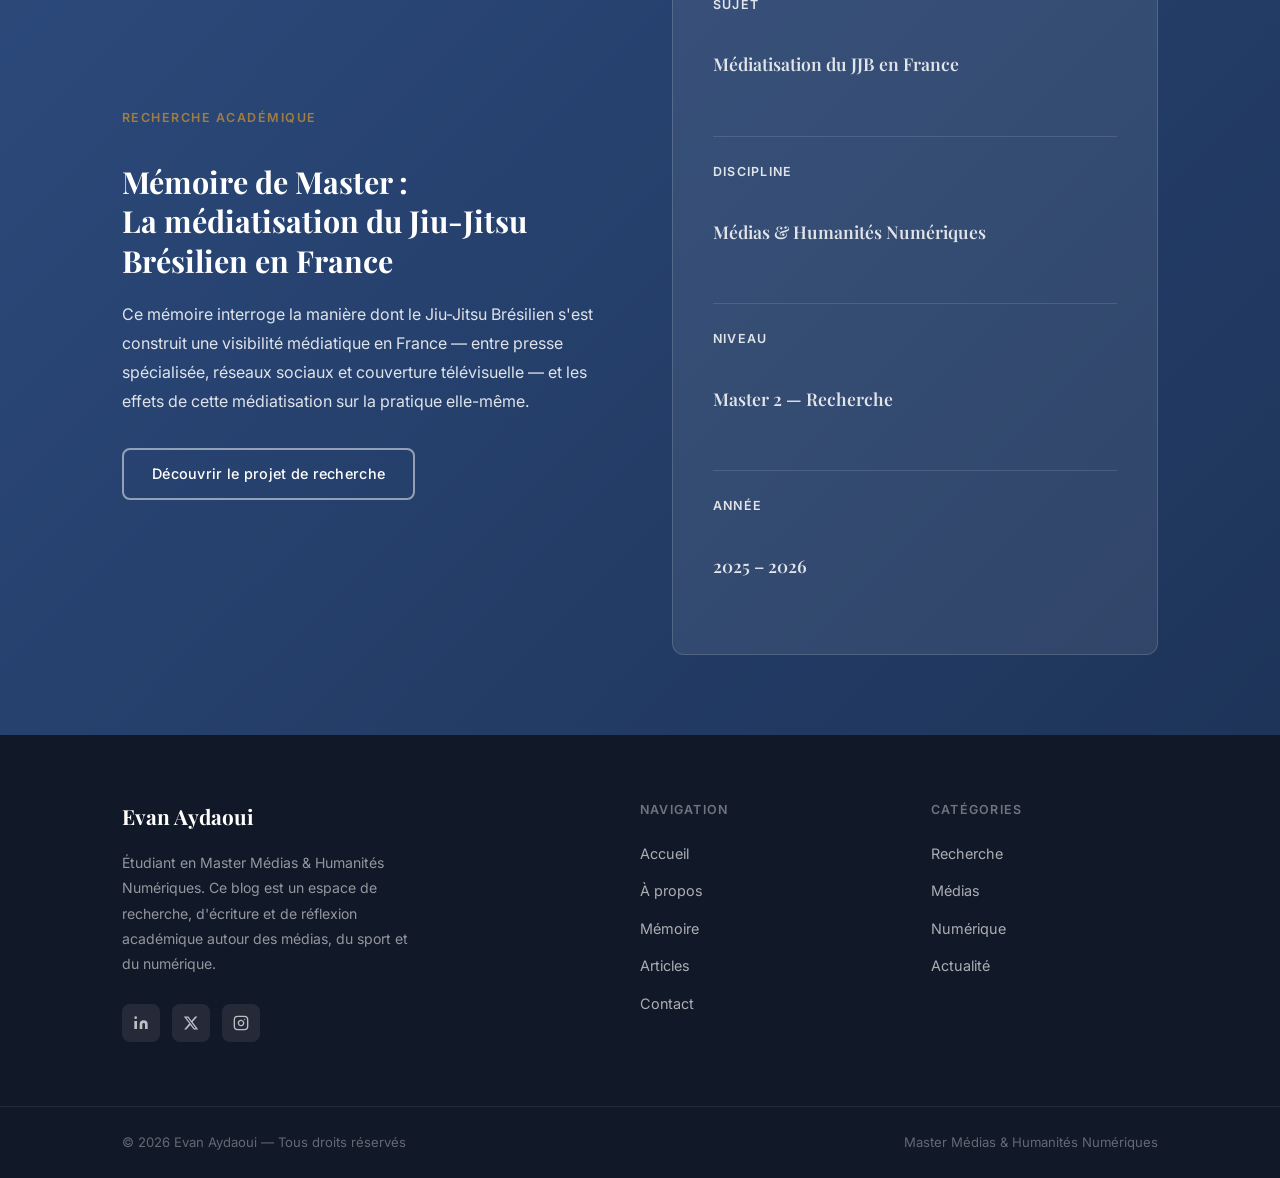
==== commit abf31692: "Add files via upload" ====
--- a/index.html
+++ b/index.html
@@ -38,12 +38,10 @@
     <section class="hero">
       <div class="container">
         <div class="hero-content">
-          <span class="hero-label">Blog académique & portfolio</span>
-          <h1>Médias, sport et<br /><em>humanités numériques</em></h1>
+          <span class="hero-label">Blog personnel</span>
+          <h1>Bienvenue sur<br /><em>mon blog</em></h1>
           <p class="hero-desc">
-            Bienvenue sur mon espace de recherche et d'écriture. J'explore ici les liens entre médias,
-            pratiques sportives et culture numérique — avec un regard particulier sur la médiatisation
-            du Jiu-Jitsu Brésilien en France.
+            Un espace d'écriture sur ce qui me passionne : le cinéma, les médias, le sport et les humanités numériques. Étudiant en Master, je partage ici mes réflexions, analyses et travaux de recherche.
           </p>
           <div class="hero-actions">
             <a href="articles.html" class="btn btn-primary">Lire les articles</a>
@@ -66,6 +64,24 @@
         <div class="articles-grid">
 
           <!-- Carte 1 -->
+          <article class="article-card" data-category="cinema">
+            <div class="card-image">
+              <div class="card-image-placeholder">Image à venir</div>
+              <span class="card-cat cat-cinema">Cinéma</span>
+            </div>
+            <div class="card-body">
+              <h3 class="card-title">
+                <a href="article/exemple-article.html">Titre de l'article à venir</a>
+              </h3>
+              <p class="card-excerpt">Lorem ipsum dolor sit amet, consectetur adipiscing elit. Sed do eiusmod tempor incididunt ut labore et dolore magna aliqua. Ut enim ad minim veniam.</p>
+              <div class="card-footer">
+                <span class="card-date">À venir</span>
+                <a href="article/exemple-article.html" class="card-read-more">Lire →</a>
+              </div>
+            </div>
+          </article>
+
+          <!-- Carte 2 -->
           <article class="article-card" data-category="recherche">
             <div class="card-image">
               <div class="card-image-placeholder">Image à venir</div>
@@ -73,17 +89,17 @@
             </div>
             <div class="card-body">
               <h3 class="card-title">
-                <a href="article/exemple-article.html">La médiatisation du sport de combat : cadres théoriques et enjeux contemporains</a>
+                <a href="article/exemple-article.html">Titre de l'article à venir</a>
               </h3>
-              <p class="card-excerpt">Une exploration des principales approches théoriques pour analyser la représentation médiatique des sports de combat, de Bourdieu aux cultural studies.</p>
+              <p class="card-excerpt">Lorem ipsum dolor sit amet, consectetur adipiscing elit. Sed do eiusmod tempor incididunt ut labore et dolore magna aliqua. Ut enim ad minim veniam.</p>
               <div class="card-footer">
-                <span class="card-date">Juin 2026</span>
+                <span class="card-date">À venir</span>
                 <a href="article/exemple-article.html" class="card-read-more">Lire →</a>
               </div>
             </div>
           </article>
 
-          <!-- Carte 2 -->
+          <!-- Carte 3 -->
           <article class="article-card" data-category="medias">
             <div class="card-image">
               <div class="card-image-placeholder">Image à venir</div>
@@ -91,29 +107,11 @@
             </div>
             <div class="card-body">
               <h3 class="card-title">
-                <a href="article/exemple-article.html">Le JJB sur Instagram : entre pédagogie, spectacle et identité communautaire</a>
+                <a href="article/exemple-article.html">Titre de l'article à venir</a>
               </h3>
-              <p class="card-excerpt">Comment les pratiquants et clubs de Jiu-Jitsu Brésilien investissent les plateformes sociales pour construire une image et fédérer une communauté.</p>
+              <p class="card-excerpt">Lorem ipsum dolor sit amet, consectetur adipiscing elit. Sed do eiusmod tempor incididunt ut labore et dolore magna aliqua. Ut enim ad minim veniam.</p>
               <div class="card-footer">
-                <span class="card-date">Mai 2026</span>
-                <a href="article/exemple-article.html" class="card-read-more">Lire →</a>
-              </div>
-            </div>
-          </article>
-
-          <!-- Carte 3 -->
-          <article class="article-card" data-category="numerique">
-            <div class="card-image">
-              <div class="card-image-placeholder">Image à venir</div>
-              <span class="card-cat cat-numerique">Numérique</span>
-            </div>
-            <div class="card-body">
-              <h3 class="card-title">
-                <a href="article/exemple-article.html">Humanités numériques et recherche en sciences sociales du sport</a>
-              </h3>
-              <p class="card-excerpt">Retour d'expérience sur l'usage des méthodes numériques — scraping, analyse de corpus, cartographie de réseaux — appliquées à l'étude du sport.</p>
-              <div class="card-footer">
-                <span class="card-date">Avril 2026</span>
+                <span class="card-date">À venir</span>
                 <a href="article/exemple-article.html" class="card-read-more">Lire →</a>
               </div>
             </div>
--- a/css/style.css
+++ b/css/style.css
@@ -904,6 +904,7 @@
 .badge-medias    { background-color: rgba(181,135,58,0.12); color: var(--accent-secondary); }
 .badge-numerique { background-color: rgba(16,118,87,0.1); color: #107657; }
 .badge-actualite { background-color: rgba(100,50,150,0.1); color: #643296; }
+.badge-cinema    { background-color: rgba(185,28,28,0.1); color: #b91c1c; }
 
 .article-hero h1 {
   font-family: var(--font-title);
--- a/css/cards.css
+++ b/css/cards.css
@@ -73,6 +73,7 @@
 .cat-medias    { background-color: rgba(181,135,58,0.12); color: var(--accent-secondary); }
 .cat-numerique { background-color: rgba(16,118,87,0.1); color: #107657; }
 .cat-actualite { background-color: rgba(100,50,150,0.1); color: #643296; }
+.cat-cinema    { background-color: rgba(185,28,28,0.1); color: #b91c1c; }
 
 .card-title {
   font-family: var(--font-title);
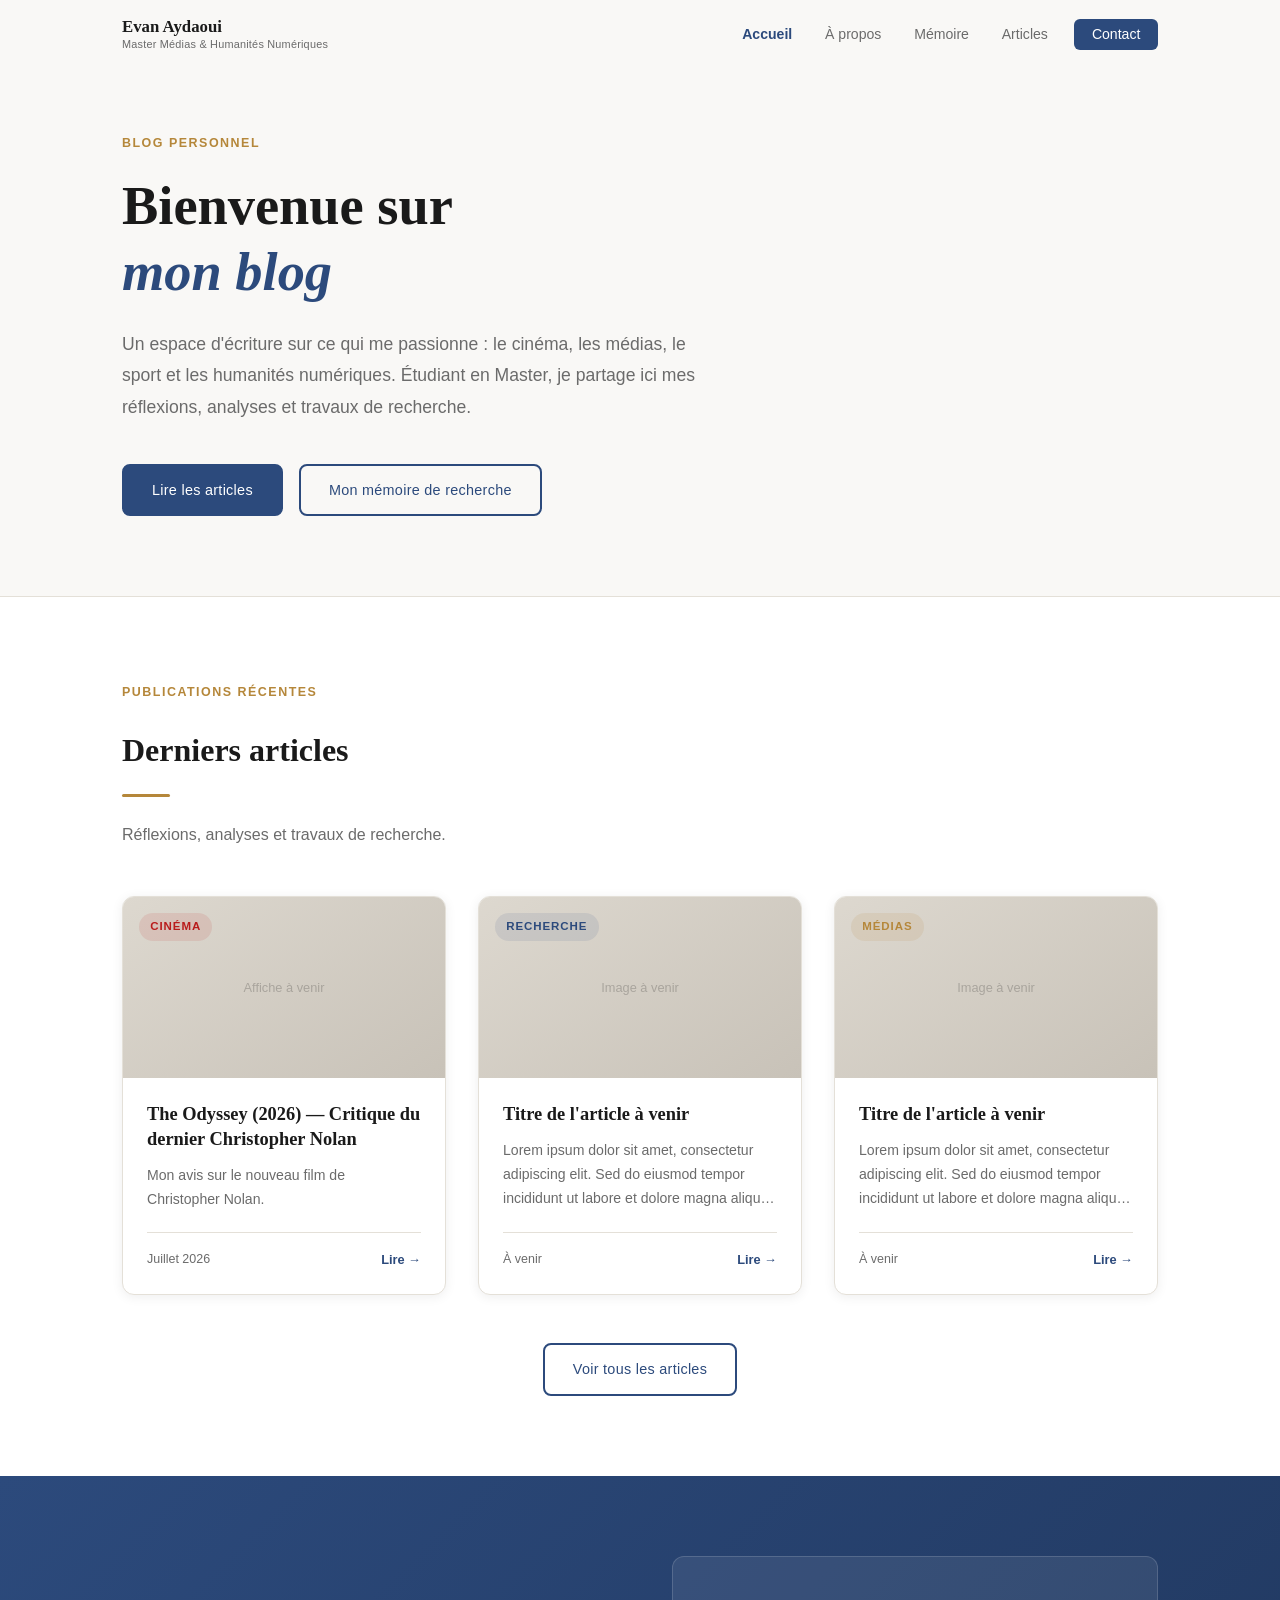
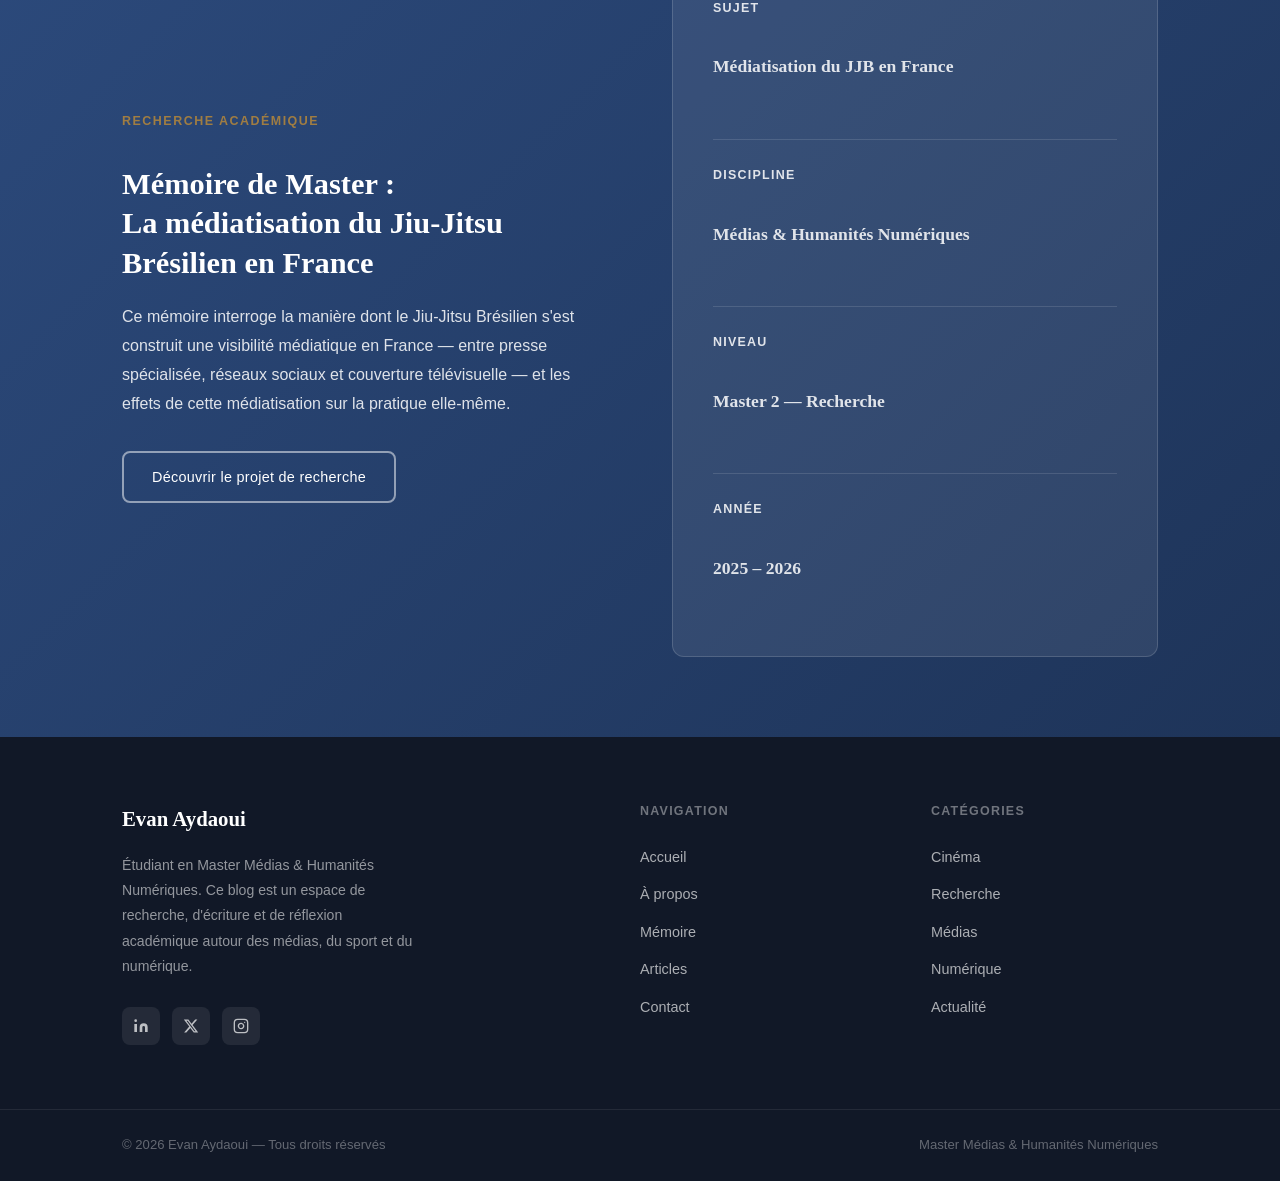
==== commit e5c536d8: "Add files via upload" ====
--- a/index.html
+++ b/index.html
@@ -3,8 +3,30 @@
 <head>
   <meta charset="UTF-8" />
   <meta name="viewport" content="width=device-width, initial-scale=1.0" />
-  <meta name="description" content="Evan Aydaoui — Étudiant en Master Médias et Humanités Numériques. Blog académique, portfolio et recherche sur la médiatisation du Jiu-Jitsu Brésilien en France." />
-  <title>Evan Aydaoui — Blog académique</title>
+  <meta http-equiv="Content-Security-Policy" content="default-src 'self'; script-src 'self'; style-src 'self' 'unsafe-inline' https://fonts.googleapis.com; font-src https://fonts.gstatic.com; img-src 'self' data:; base-uri 'self'; form-action 'self'; object-src 'none'" />
+  <meta name="referrer" content="strict-origin-when-cross-origin" />
+  <meta name="description" content="Evan Aydaoui — Étudiant en Master Médias et Humanités Numériques. Blog personnel : cinéma, médias, sport et recherche académique." />
+  <meta name="author" content="Evan Aydaoui" />
+  <meta name="theme-color" content="#2C4A7C" />
+  <link rel="canonical" href="https://babou2106.github.io/BLOG-Evan-Aydaoui-Master-/" />
+  <meta property="og:type" content="website" />
+  <meta property="og:title" content="Evan Aydaoui — Blog personnel" />
+  <meta property="og:description" content="Cinéma, médias, sport et humanités numériques. Blog et portfolio académique." />
+  <meta property="og:url" content="https://babou2106.github.io/BLOG-Evan-Aydaoui-Master-/" />
+  <meta property="og:locale" content="fr_FR" />
+  <meta name="twitter:card" content="summary" />
+  <title>Evan Aydaoui — Blog personnel & portfolio académique</title>
+  <link rel="icon" type="image/svg+xml" href="assets/icons/favicon.svg" />
+  <script type="application/ld+json">
+  {
+    "@context": "https://schema.org",
+    "@type": "Person",
+    "name": "Evan Aydaoui",
+    "url": "https://babou2106.github.io/BLOG-Evan-Aydaoui-Master-/",
+    "jobTitle": "Étudiant en Master Médias et Humanités Numériques",
+    "knowsAbout": ["Cinéma", "Médias", "Jiu-Jitsu Brésilien", "Humanités numériques"]
+  }
+  </script>
   <link rel="stylesheet" href="css/style.css" />
   <link rel="stylesheet" href="css/nav.css" />
   <link rel="stylesheet" href="css/cards.css" />
@@ -66,17 +88,17 @@
           <!-- Carte 1 -->
           <article class="article-card" data-category="cinema">
             <div class="card-image">
-              <div class="card-image-placeholder">Image à venir</div>
+              <div class="card-image-placeholder">Affiche à venir</div>
               <span class="card-cat cat-cinema">Cinéma</span>
             </div>
             <div class="card-body">
               <h3 class="card-title">
-                <a href="article/exemple-article.html">Titre de l'article à venir</a>
+                <a href="article/critique-the-odyssey.html">The Odyssey (2026) — Critique du dernier Christopher Nolan</a>
               </h3>
-              <p class="card-excerpt">Lorem ipsum dolor sit amet, consectetur adipiscing elit. Sed do eiusmod tempor incididunt ut labore et dolore magna aliqua. Ut enim ad minim veniam.</p>
+              <p class="card-excerpt">Mon avis sur le nouveau film de Christopher Nolan.</p>
               <div class="card-footer">
-                <span class="card-date">À venir</span>
-                <a href="article/exemple-article.html" class="card-read-more">Lire →</a>
+                <span class="card-date">Juillet 2026</span>
+                <a href="article/critique-the-odyssey.html" class="card-read-more">Lire →</a>
               </div>
             </div>
           </article>
@@ -197,6 +219,7 @@
         <div class="footer-col">
           <h4>Catégories</h4>
           <ul>
+            <li><a href="articles.html">Cinéma</a></li>
             <li><a href="articles.html">Recherche</a></li>
             <li><a href="articles.html">Médias</a></li>
             <li><a href="articles.html">Numérique</a></li>
--- a/css/style.css
+++ b/css/style.css
@@ -30,6 +30,25 @@
   scroll-behavior: smooth;
 }
 
+::selection {
+  background-color: var(--accent-primary);
+  color: #fff;
+}
+
+:focus-visible {
+  outline: 2px solid var(--accent-primary);
+  outline-offset: 3px;
+  border-radius: 2px;
+}
+
+@media (prefers-reduced-motion: reduce) {
+  *, *::before, *::after {
+    animation-duration: 0.01ms !important;
+    transition-duration: 0.01ms !important;
+    scroll-behavior: auto !important;
+  }
+}
+
 body {
   font-family: var(--font-body);
   background-color: var(--bg-main);
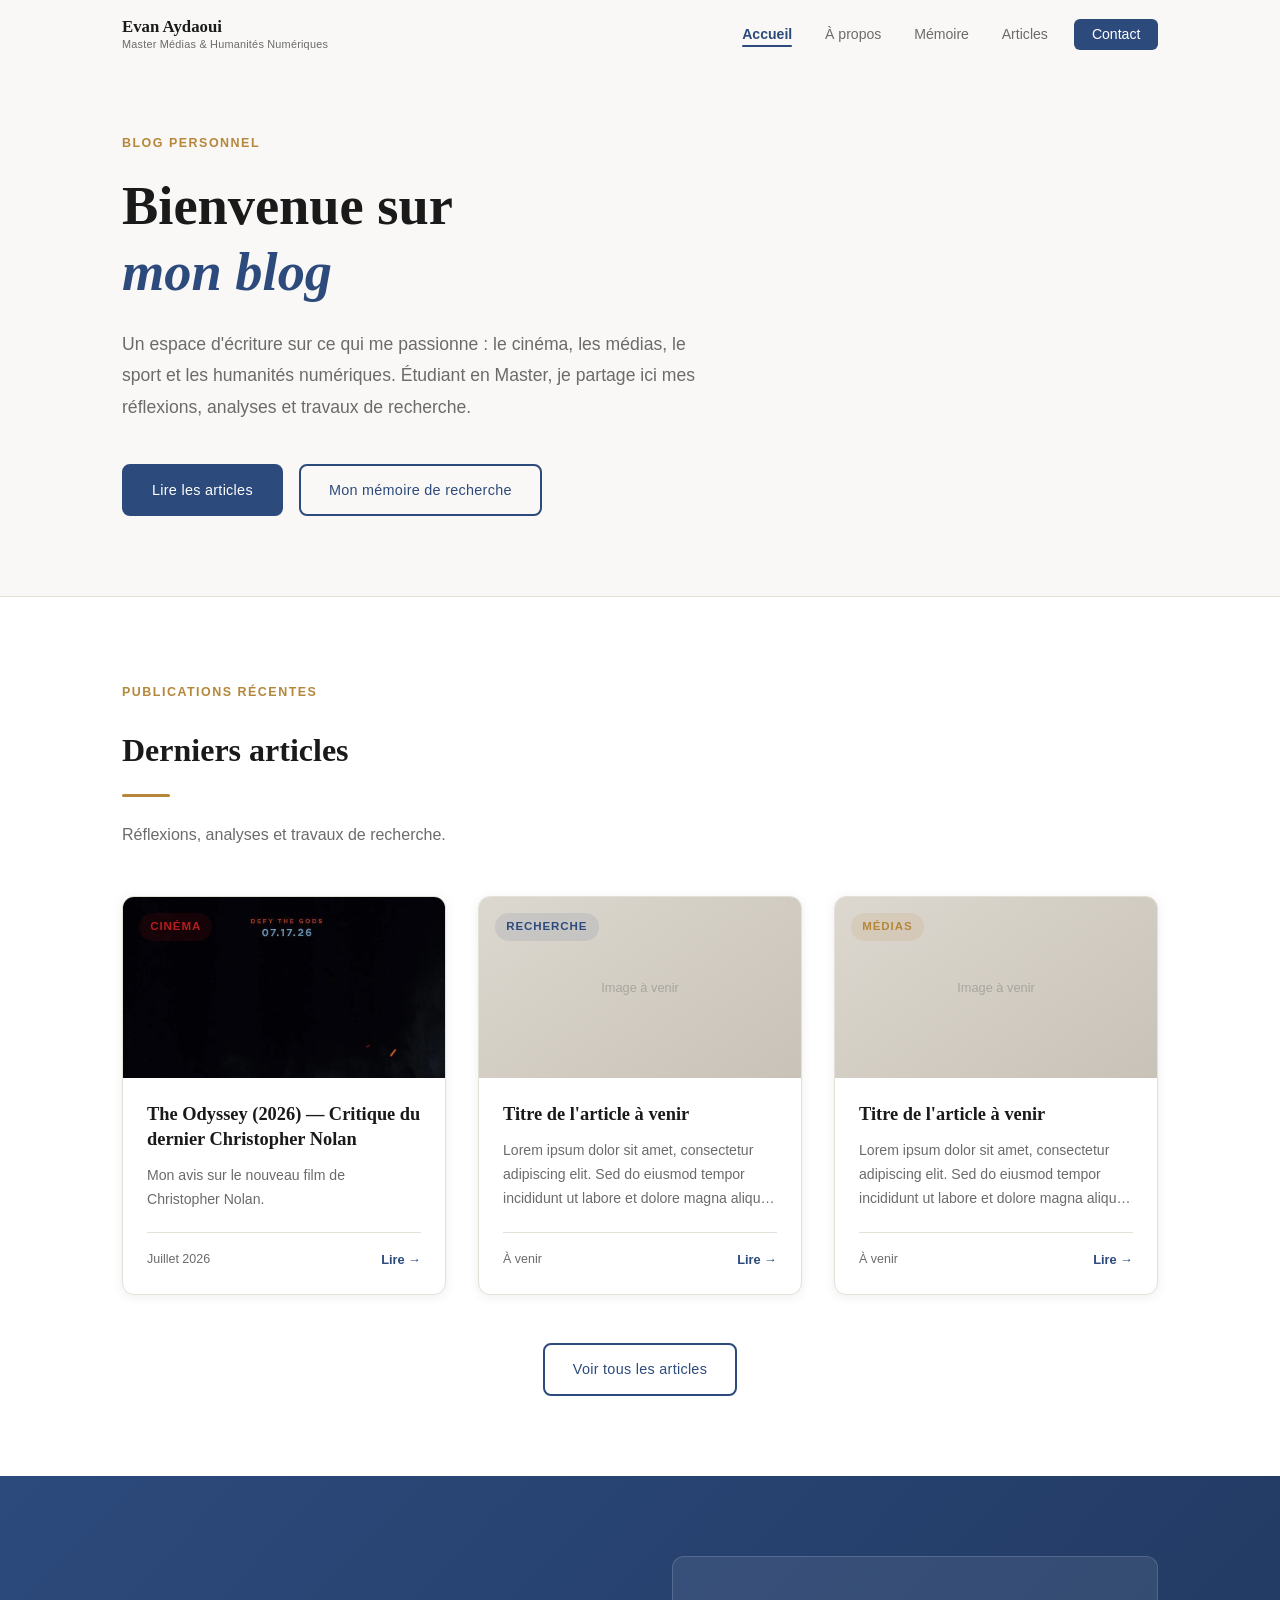
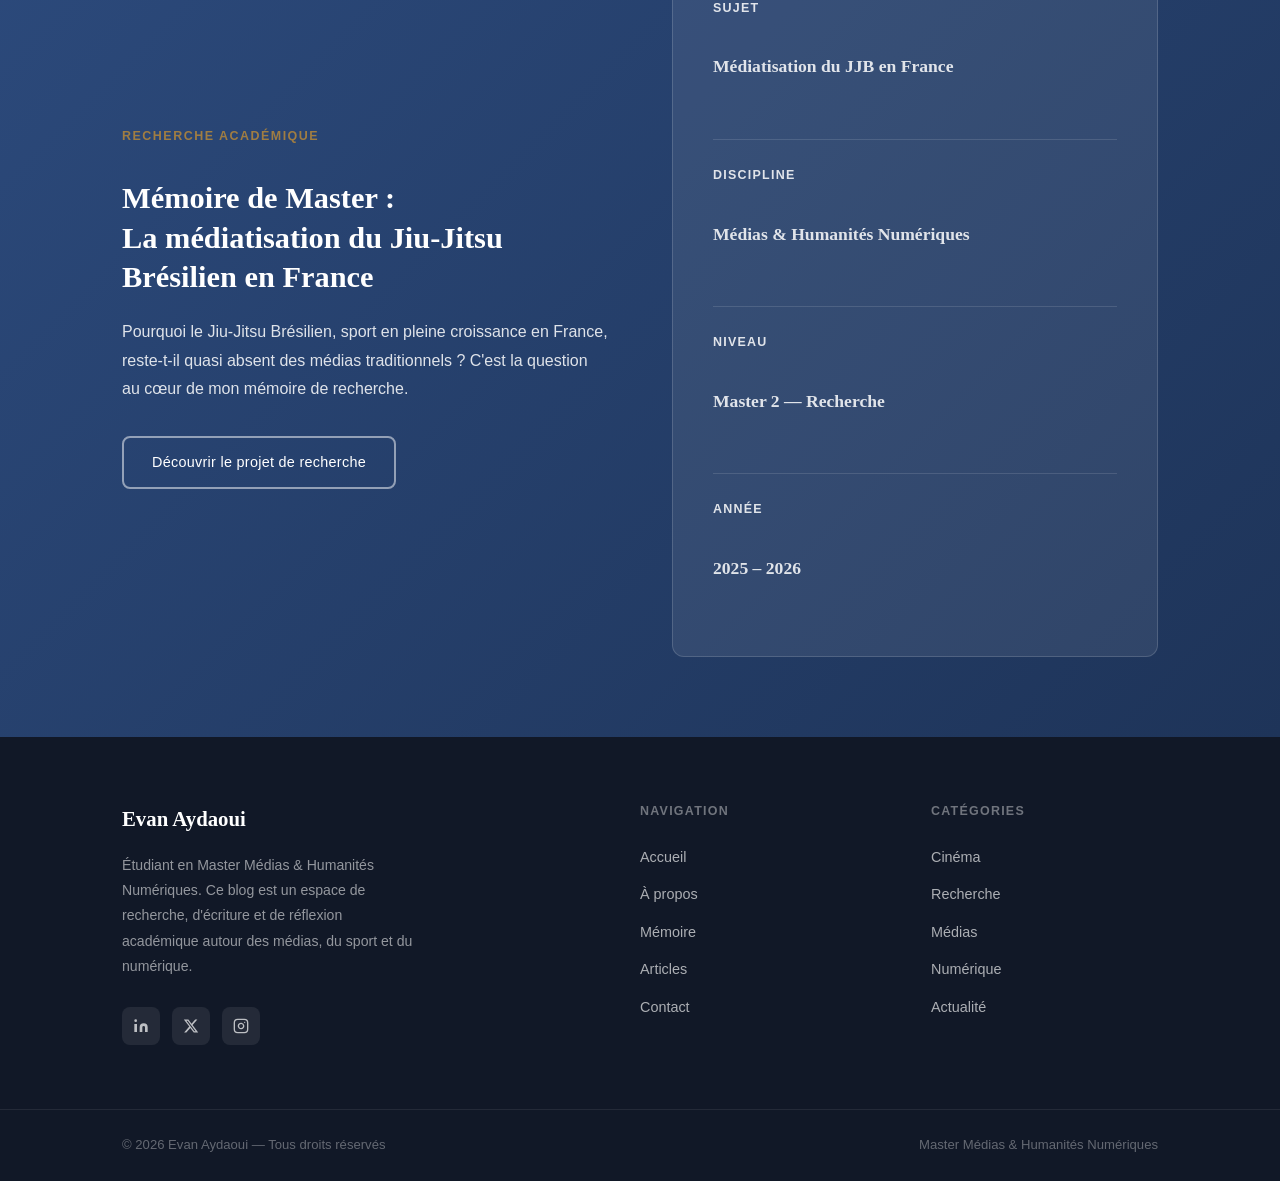
==== commit 3cf935bb: "Add files via upload" ====
--- a/index.html
+++ b/index.html
@@ -88,7 +88,7 @@
           <!-- Carte 1 -->
           <article class="article-card" data-category="cinema">
             <div class="card-image">
-              <div class="card-image-placeholder">Affiche à venir</div>
+              <img src="assets/img/films/the-odyssey-poster.jpg" alt="Affiche de The Odyssey" loading="lazy" />
               <span class="card-cat cat-cinema">Cinéma</span>
             </div>
             <div class="card-body">
@@ -154,7 +154,7 @@
           <div class="memoire-teaser-text">
             <p class="memoire-teaser-label">Recherche académique</p>
             <h2>Mémoire de Master :<br />La médiatisation du Jiu-Jitsu Brésilien en France</h2>
-            <p>Ce mémoire interroge la manière dont le Jiu-Jitsu Brésilien s'est construit une visibilité médiatique en France — entre presse spécialisée, réseaux sociaux et couverture télévisuelle — et les effets de cette médiatisation sur la pratique elle-même.</p>
+            <p>Pourquoi le Jiu-Jitsu Brésilien, sport en pleine croissance en France, reste-t-il quasi absent des médias traditionnels ? C'est la question au cœur de mon mémoire de recherche.</p>
             <a href="memoire.html" class="btn btn-outline">Découvrir le projet de recherche</a>
           </div>
           <div class="memoire-teaser-visual">
--- a/css/style.css
+++ b/css/style.css
@@ -49,6 +49,50 @@
   }
 }
 
+/* Barre de défilement discrète */
+::-webkit-scrollbar {
+  width: 10px;
+}
+
+::-webkit-scrollbar-track {
+  background: var(--bg-main);
+}
+
+::-webkit-scrollbar-thumb {
+  background: #cfc9bf;
+  border-radius: 8px;
+  border: 2px solid var(--bg-main);
+}
+
+::-webkit-scrollbar-thumb:hover {
+  background: var(--accent-secondary);
+}
+
+/* =========================================
+   APPARITION AU SCROLL
+   La classe .reveal est posée par main.js :
+   sans JavaScript, tout reste visible.
+   ========================================= */
+.reveal {
+  opacity: 0;
+  transform: translateY(18px);
+  transition:
+    opacity 0.6s cubic-bezier(0.22, 1, 0.36, 1) var(--reveal-delay, 0ms),
+    transform 0.6s cubic-bezier(0.22, 1, 0.36, 1) var(--reveal-delay, 0ms);
+}
+
+.reveal.visible {
+  opacity: 1;
+  transform: none;
+}
+
+@media (prefers-reduced-motion: reduce) {
+  .reveal {
+    opacity: 1;
+    transform: none;
+  }
+}
+
 body {
   font-family: var(--font-body);
   background-color: var(--bg-main);
@@ -151,6 +195,10 @@
   transform: translateY(-1px);
 }
 
+.btn:active {
+  transform: translateY(0) scale(0.98);
+}
+
 .btn-secondary {
   background-color: var(--accent-secondary);
   color: #fff;
--- a/css/nav.css
+++ b/css/nav.css
@@ -11,12 +11,17 @@
   backdrop-filter: blur(10px);
   -webkit-backdrop-filter: blur(10px);
   border-bottom: 1px solid transparent;
-  transition: border-color 0.3s ease, box-shadow 0.3s ease;
+  transition: border-color 0.3s ease, box-shadow 0.3s ease, transform 0.35s cubic-bezier(0.22, 1, 0.36, 1);
 }
 
 .navbar.scrolled {
   border-bottom-color: var(--separator);
   box-shadow: 0 2px 16px rgba(0, 0, 0, 0.06);
+}
+
+/* Se masque à la descente, réapparaît dès qu'on remonte */
+.navbar.nav-hidden {
+  transform: translateY(-100%);
 }
 
 .nav-container {
@@ -62,22 +67,46 @@
 }
 
 .nav-links li a {
+  position: relative;
   padding: 0.45rem 0.9rem;
   border-radius: 6px;
   font-size: 0.88rem;
   font-weight: 500;
   color: var(--text-secondary);
-  transition: color 0.2s ease, background-color 0.2s ease;
+  transition: color 0.2s ease;
+}
+
+/* Soulignement animé au survol */
+.nav-links li a:not(.nav-cta)::after {
+  content: '';
+  position: absolute;
+  left: 0.9rem;
+  right: 0.9rem;
+  bottom: 0.15rem;
+  height: 2px;
+  background-color: var(--accent-secondary);
+  border-radius: 2px;
+  transform: scaleX(0);
+  transform-origin: left;
+  transition: transform 0.3s cubic-bezier(0.22, 1, 0.36, 1);
+}
+
+.nav-links li a:not(.nav-cta):hover::after {
+  transform: scaleX(1);
 }
 
 .nav-links li a:hover {
   color: var(--text-main);
-  background-color: rgba(0, 0, 0, 0.04);
 }
 
 .nav-links li a.active {
   color: var(--accent-primary);
   font-weight: 600;
+}
+
+.nav-links li a.active:not(.nav-cta)::after {
+  transform: scaleX(1);
+  background-color: var(--accent-primary);
 }
 
 /* CTA dans la nav */
--- a/css/cards.css
+++ b/css/cards.css
@@ -30,6 +30,7 @@
   width: 100%;
   height: 100%;
   object-fit: cover;
+  transition: transform 0.5s cubic-bezier(0.22, 1, 0.36, 1);
 }
 
 .card-image-placeholder {
@@ -41,6 +42,16 @@
   color: rgba(0,0,0,0.2);
   font-size: 0.8rem;
   font-weight: 500;
+  transition: transform 0.5s cubic-bezier(0.22, 1, 0.36, 1);
+}
+
+/* Zoom doux de l'image au survol de la carte */
+.article-card:hover .card-image img,
+.article-card:hover .card-image-placeholder,
+.card-featured:hover .card-image img,
+.card-featured:hover .card-image-placeholder,
+.article-list-item:hover .card-image img {
+  transform: scale(1.05);
 }
 
 /* Badge catégorie sur l'image */
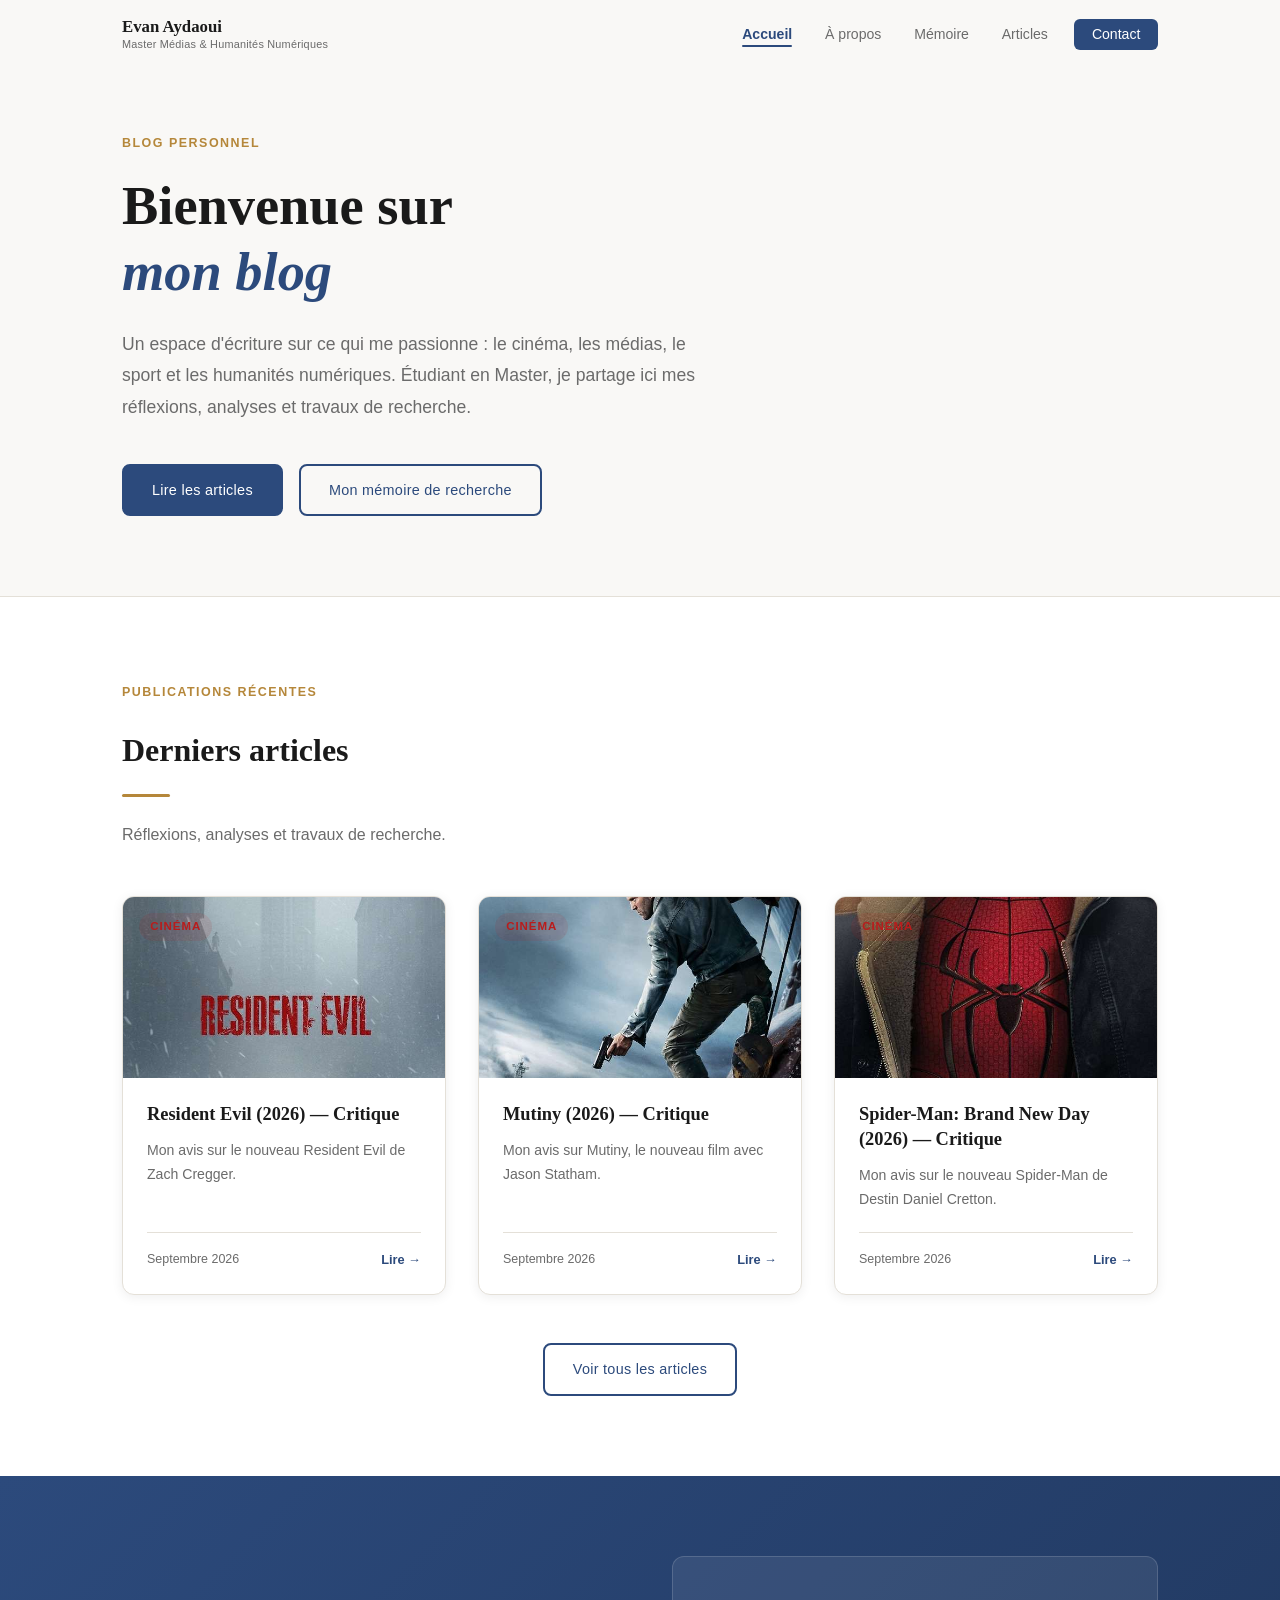
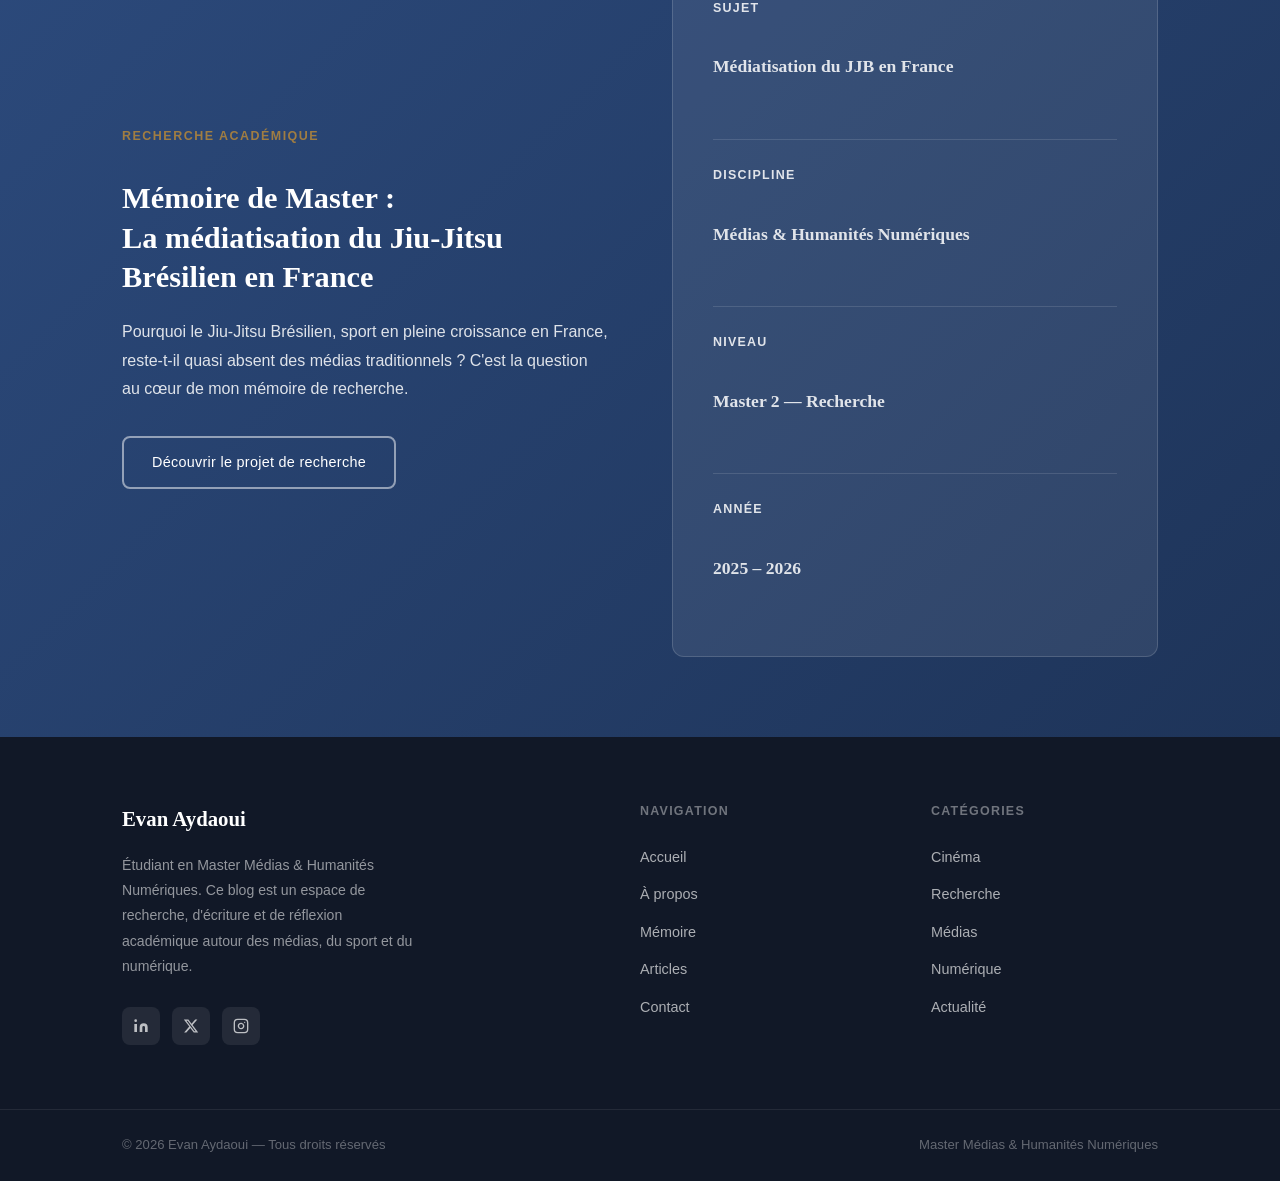
==== commit ee3dc196: "Add files via upload" ====
--- a/index.html
+++ b/index.html
@@ -85,56 +85,47 @@
 
         <div class="articles-grid">
 
-          <!-- Carte 1 -->
           <article class="article-card" data-category="cinema">
             <div class="card-image">
-              <img src="assets/img/films/the-odyssey-poster.jpg" alt="Affiche de The Odyssey" loading="lazy" />
+              <img src="assets/img/films/resident-evil-poster.jpg" alt="Affiche de Resident Evil" loading="lazy" />
               <span class="card-cat cat-cinema">Cinéma</span>
             </div>
             <div class="card-body">
-              <h3 class="card-title">
-                <a href="article/critique-the-odyssey.html">The Odyssey (2026) — Critique du dernier Christopher Nolan</a>
-              </h3>
-              <p class="card-excerpt">Mon avis sur le nouveau film de Christopher Nolan.</p>
+              <h3 class="card-title"><a href="article/critique-resident-evil.html">Resident Evil (2026) — Critique</a></h3>
+              <p class="card-excerpt">Mon avis sur le nouveau Resident Evil de Zach Cregger.</p>
               <div class="card-footer">
-                <span class="card-date">Juillet 2026</span>
-                <a href="article/critique-the-odyssey.html" class="card-read-more">Lire →</a>
+                <span class="card-date">Septembre 2026</span>
+                <a href="article/critique-resident-evil.html" class="card-read-more">Lire →</a>
               </div>
             </div>
           </article>
 
-          <!-- Carte 2 -->
-          <article class="article-card" data-category="recherche">
+          <article class="article-card" data-category="cinema">
             <div class="card-image">
-              <div class="card-image-placeholder">Image à venir</div>
-              <span class="card-cat cat-recherche">Recherche</span>
+              <img src="assets/img/films/mutiny-poster.jpg" alt="Affiche de Mutiny" loading="lazy" />
+              <span class="card-cat cat-cinema">Cinéma</span>
             </div>
             <div class="card-body">
-              <h3 class="card-title">
-                <a href="article/exemple-article.html">Titre de l'article à venir</a>
-              </h3>
-              <p class="card-excerpt">Lorem ipsum dolor sit amet, consectetur adipiscing elit. Sed do eiusmod tempor incididunt ut labore et dolore magna aliqua. Ut enim ad minim veniam.</p>
+              <h3 class="card-title"><a href="article/critique-mutiny.html">Mutiny (2026) — Critique</a></h3>
+              <p class="card-excerpt">Mon avis sur Mutiny, le nouveau film avec Jason Statham.</p>
               <div class="card-footer">
-                <span class="card-date">À venir</span>
-                <a href="article/exemple-article.html" class="card-read-more">Lire →</a>
+                <span class="card-date">Septembre 2026</span>
+                <a href="article/critique-mutiny.html" class="card-read-more">Lire →</a>
               </div>
             </div>
           </article>
 
-          <!-- Carte 3 -->
-          <article class="article-card" data-category="medias">
+          <article class="article-card" data-category="cinema">
             <div class="card-image">
-              <div class="card-image-placeholder">Image à venir</div>
-              <span class="card-cat cat-medias">Médias</span>
+              <img src="assets/img/films/spider-man-brand-new-day-poster.jpg" alt="Affiche de Spider-Man: Brand New Day" loading="lazy" />
+              <span class="card-cat cat-cinema">Cinéma</span>
             </div>
             <div class="card-body">
-              <h3 class="card-title">
-                <a href="article/exemple-article.html">Titre de l'article à venir</a>
-              </h3>
-              <p class="card-excerpt">Lorem ipsum dolor sit amet, consectetur adipiscing elit. Sed do eiusmod tempor incididunt ut labore et dolore magna aliqua. Ut enim ad minim veniam.</p>
+              <h3 class="card-title"><a href="article/critique-spider-man-brand-new-day.html">Spider-Man: Brand New Day (2026) — Critique</a></h3>
+              <p class="card-excerpt">Mon avis sur le nouveau Spider-Man de Destin Daniel Cretton.</p>
               <div class="card-footer">
-                <span class="card-date">À venir</span>
-                <a href="article/exemple-article.html" class="card-read-more">Lire →</a>
+                <span class="card-date">Septembre 2026</span>
+                <a href="article/critique-spider-man-brand-new-day.html" class="card-read-more">Lire →</a>
               </div>
             </div>
           </article>
